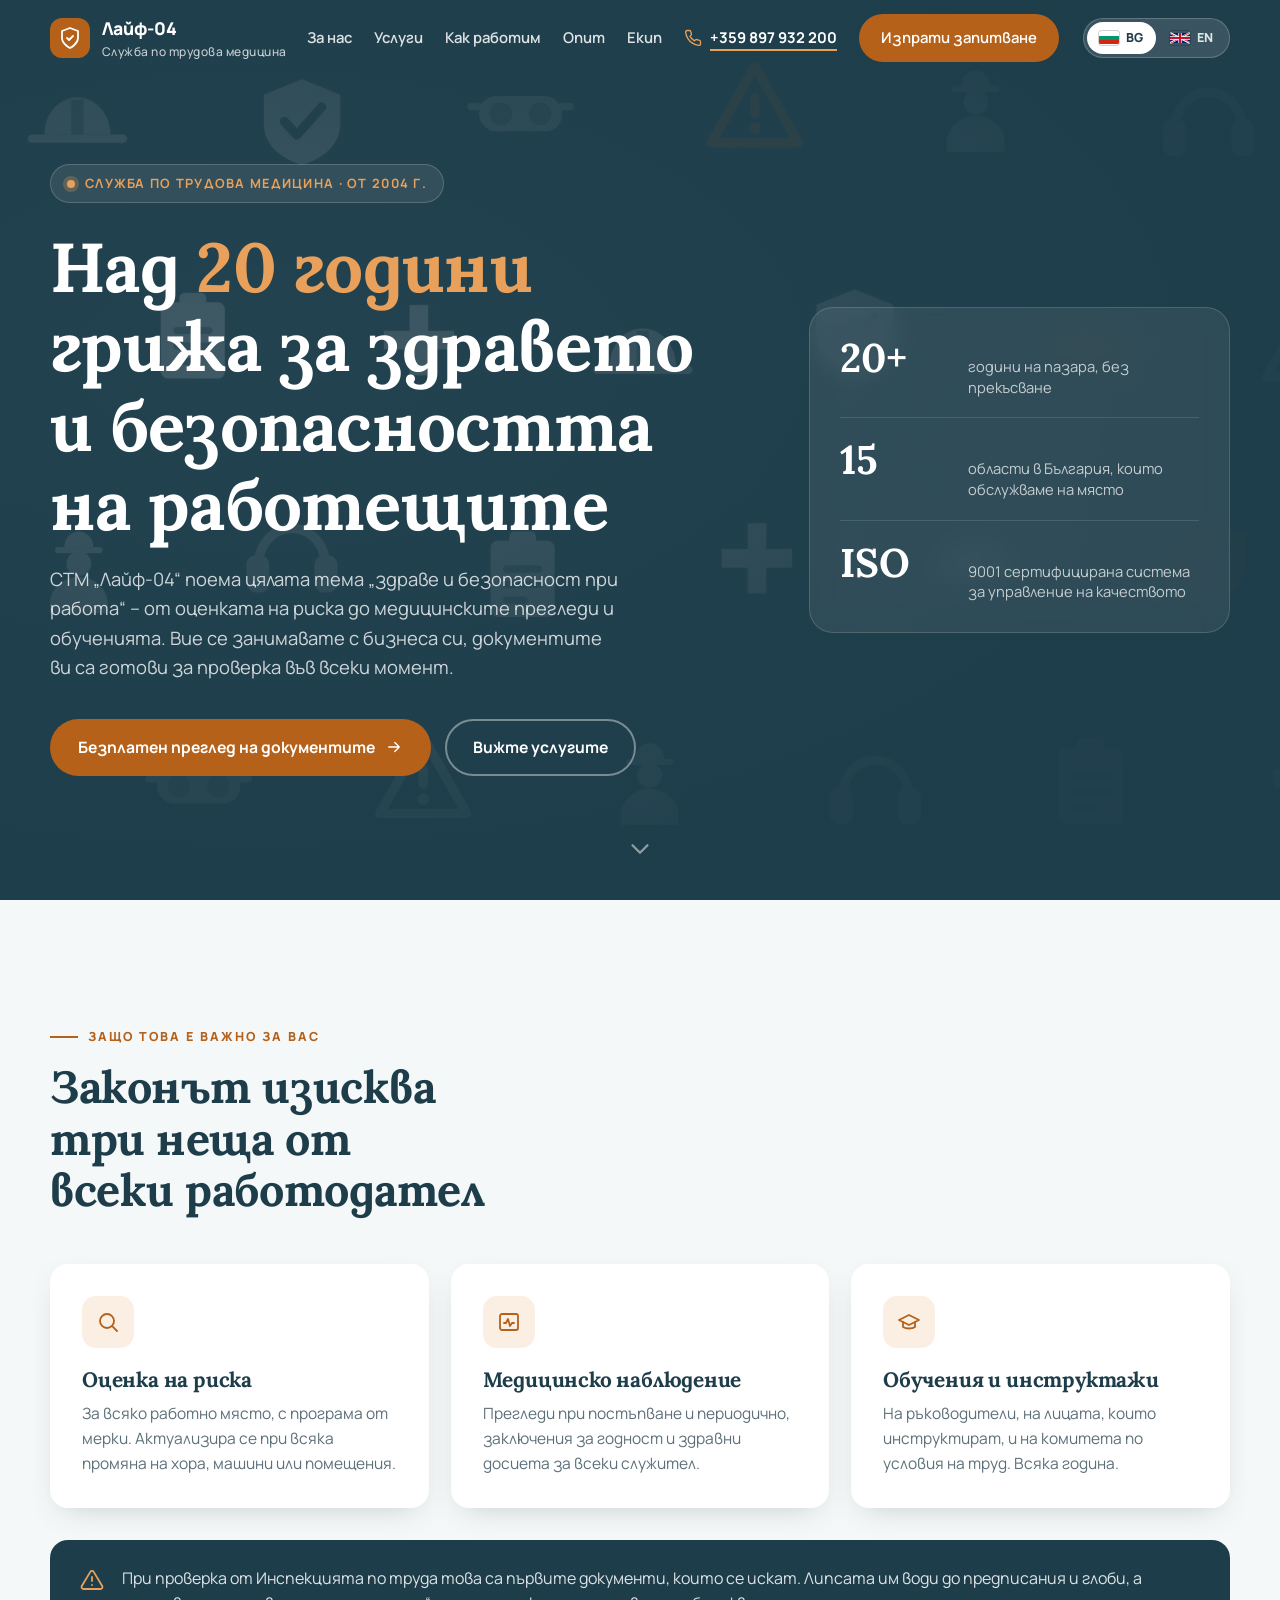
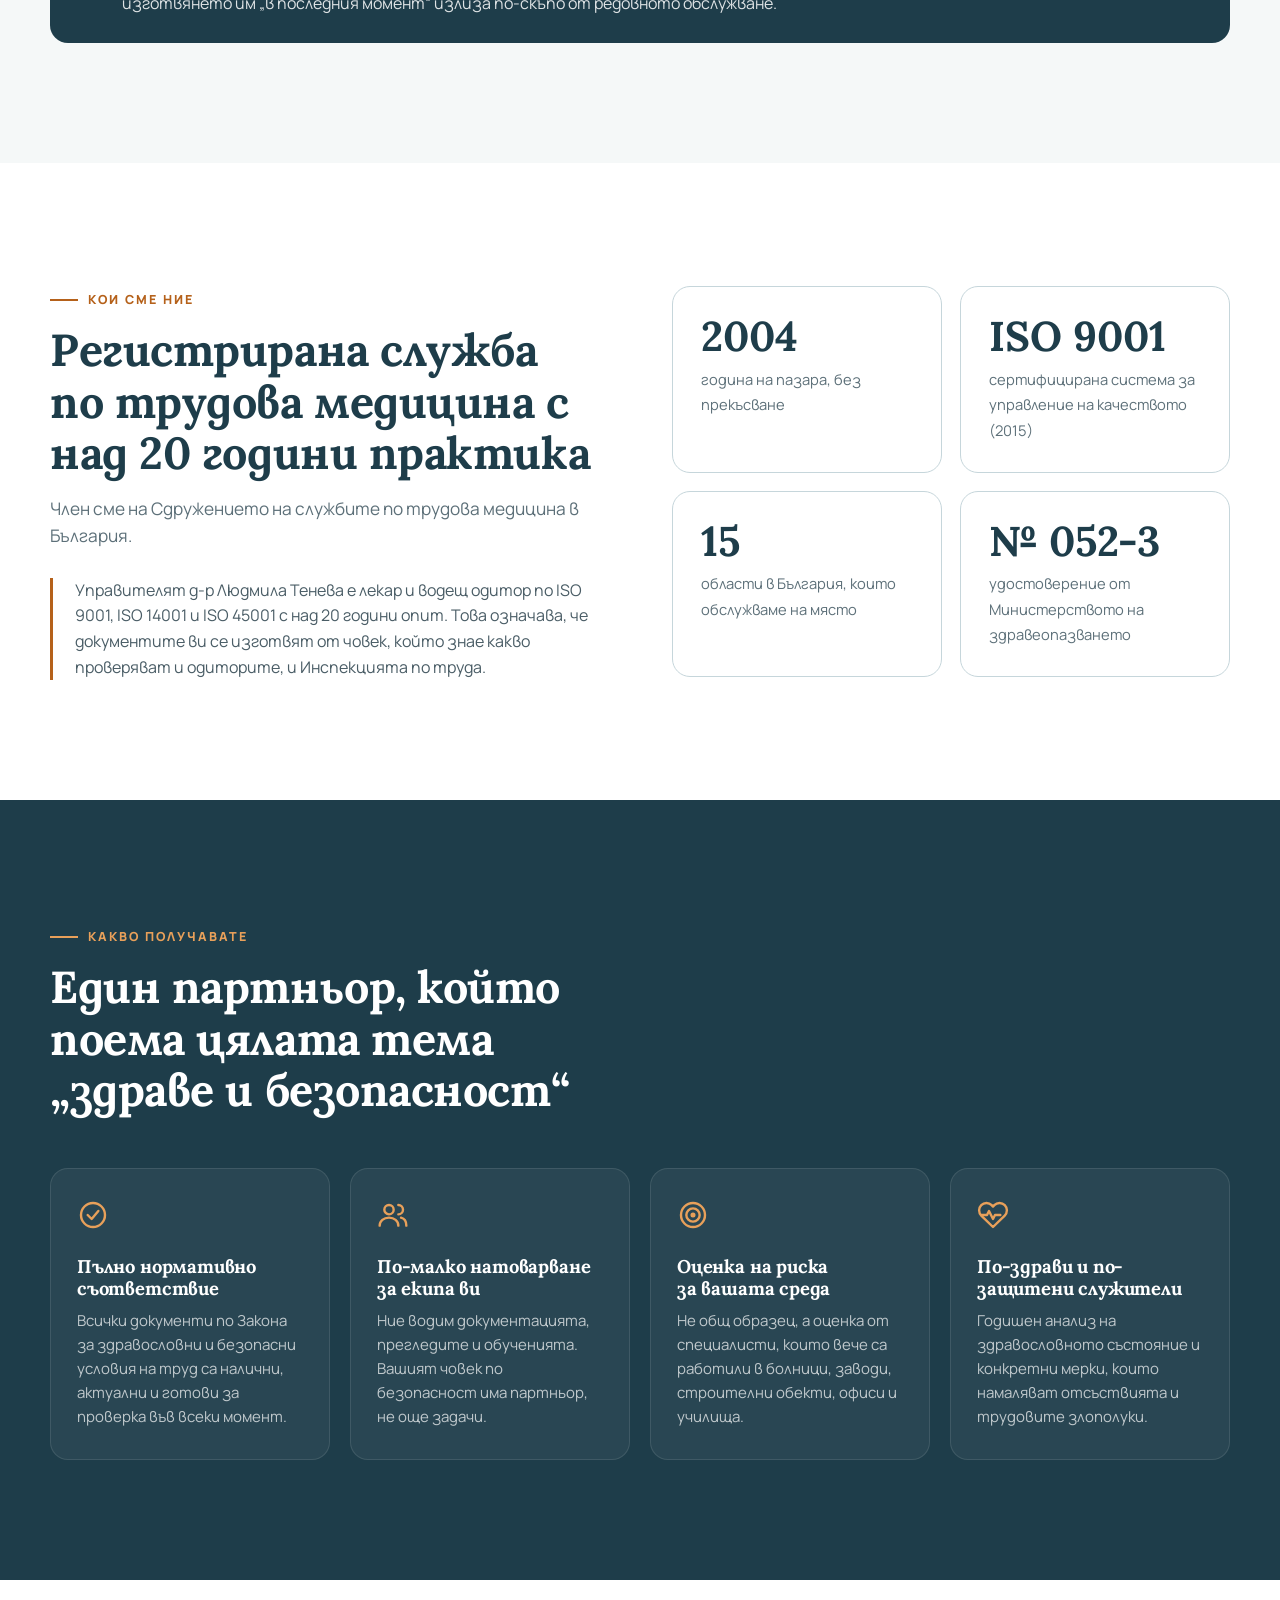
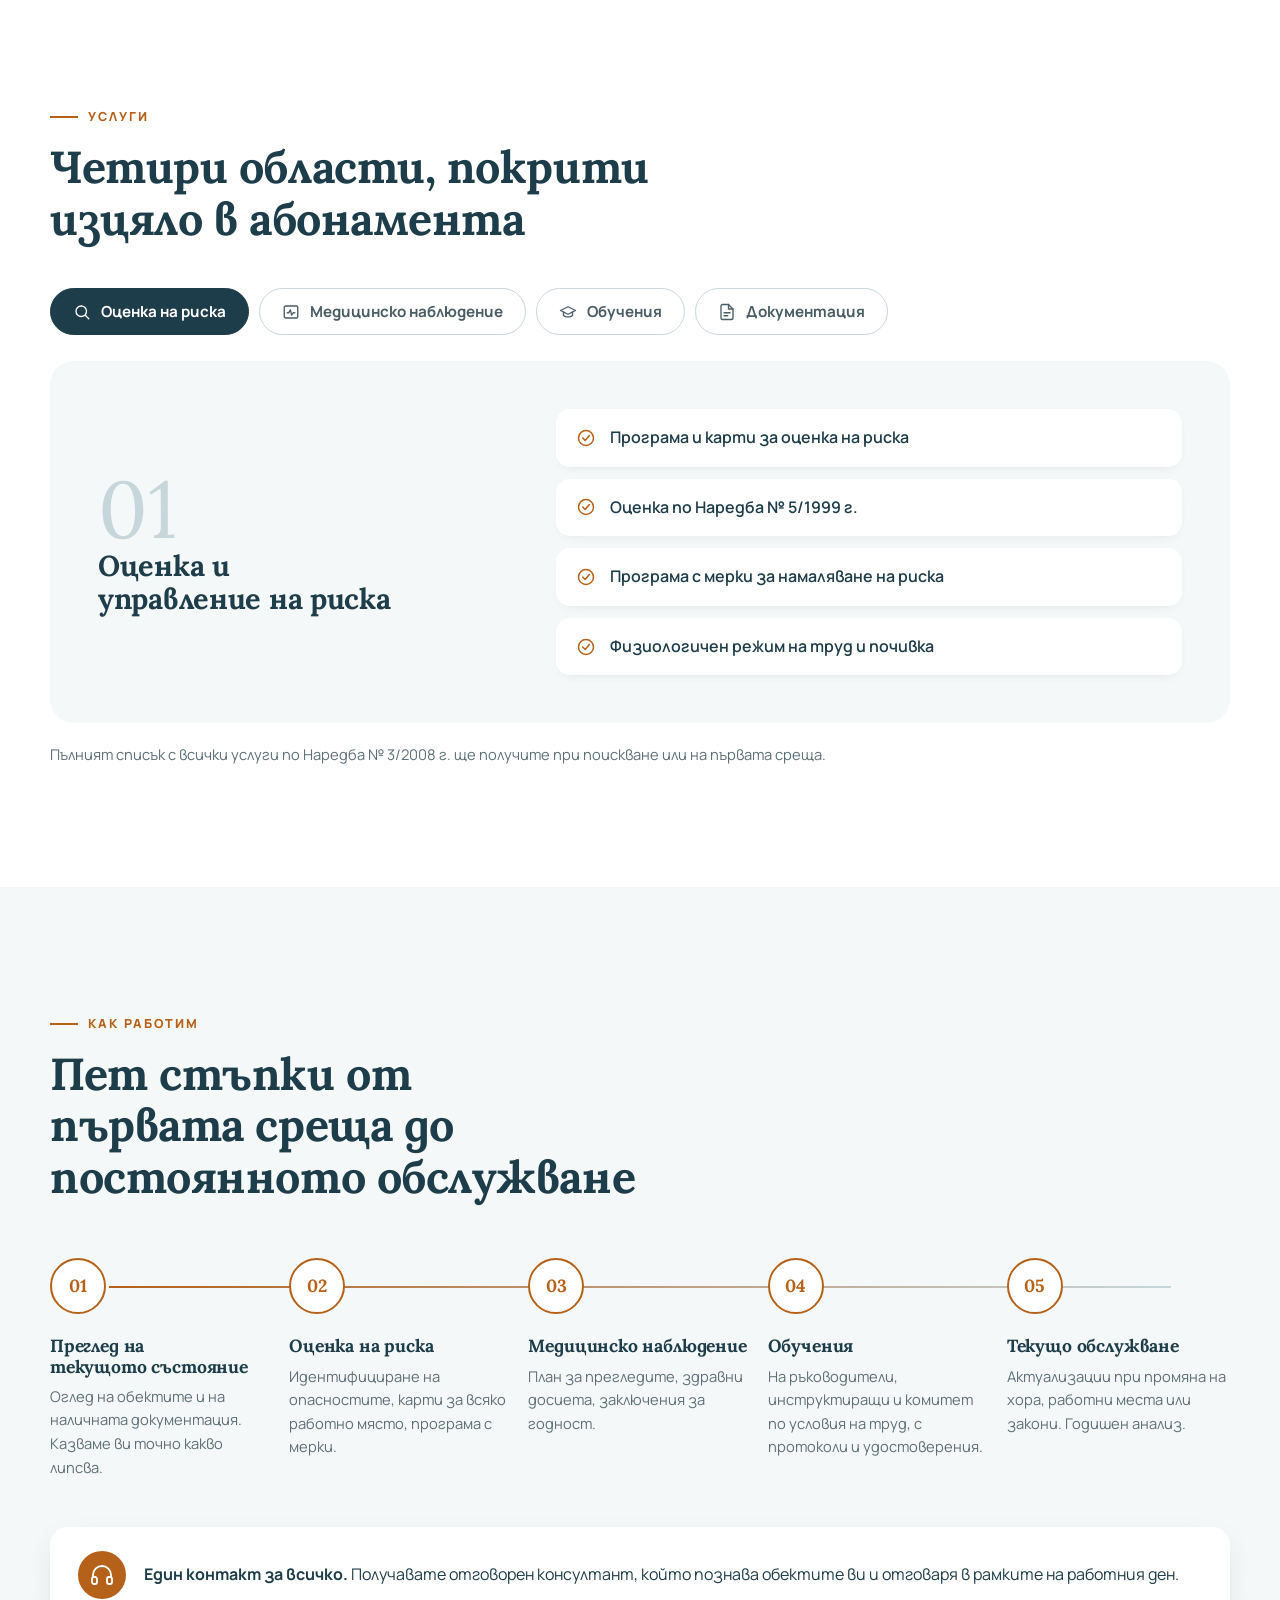
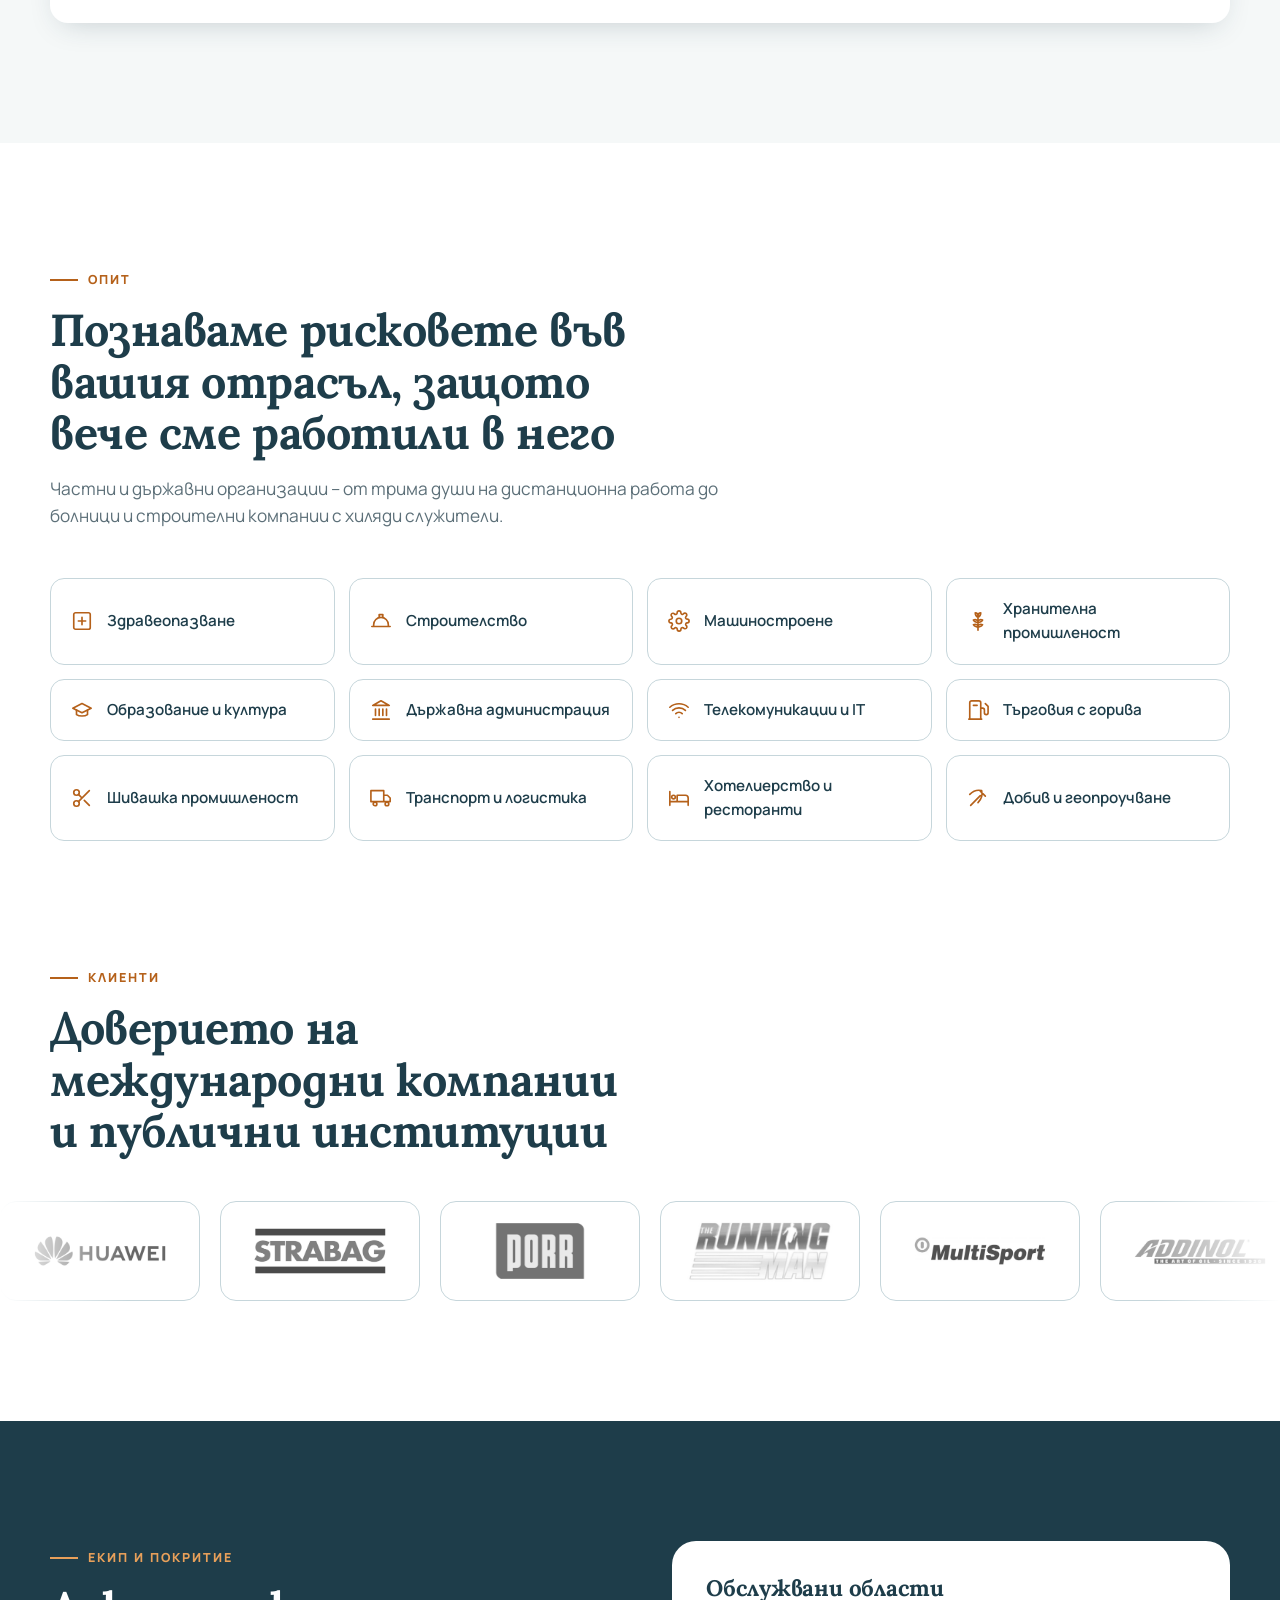
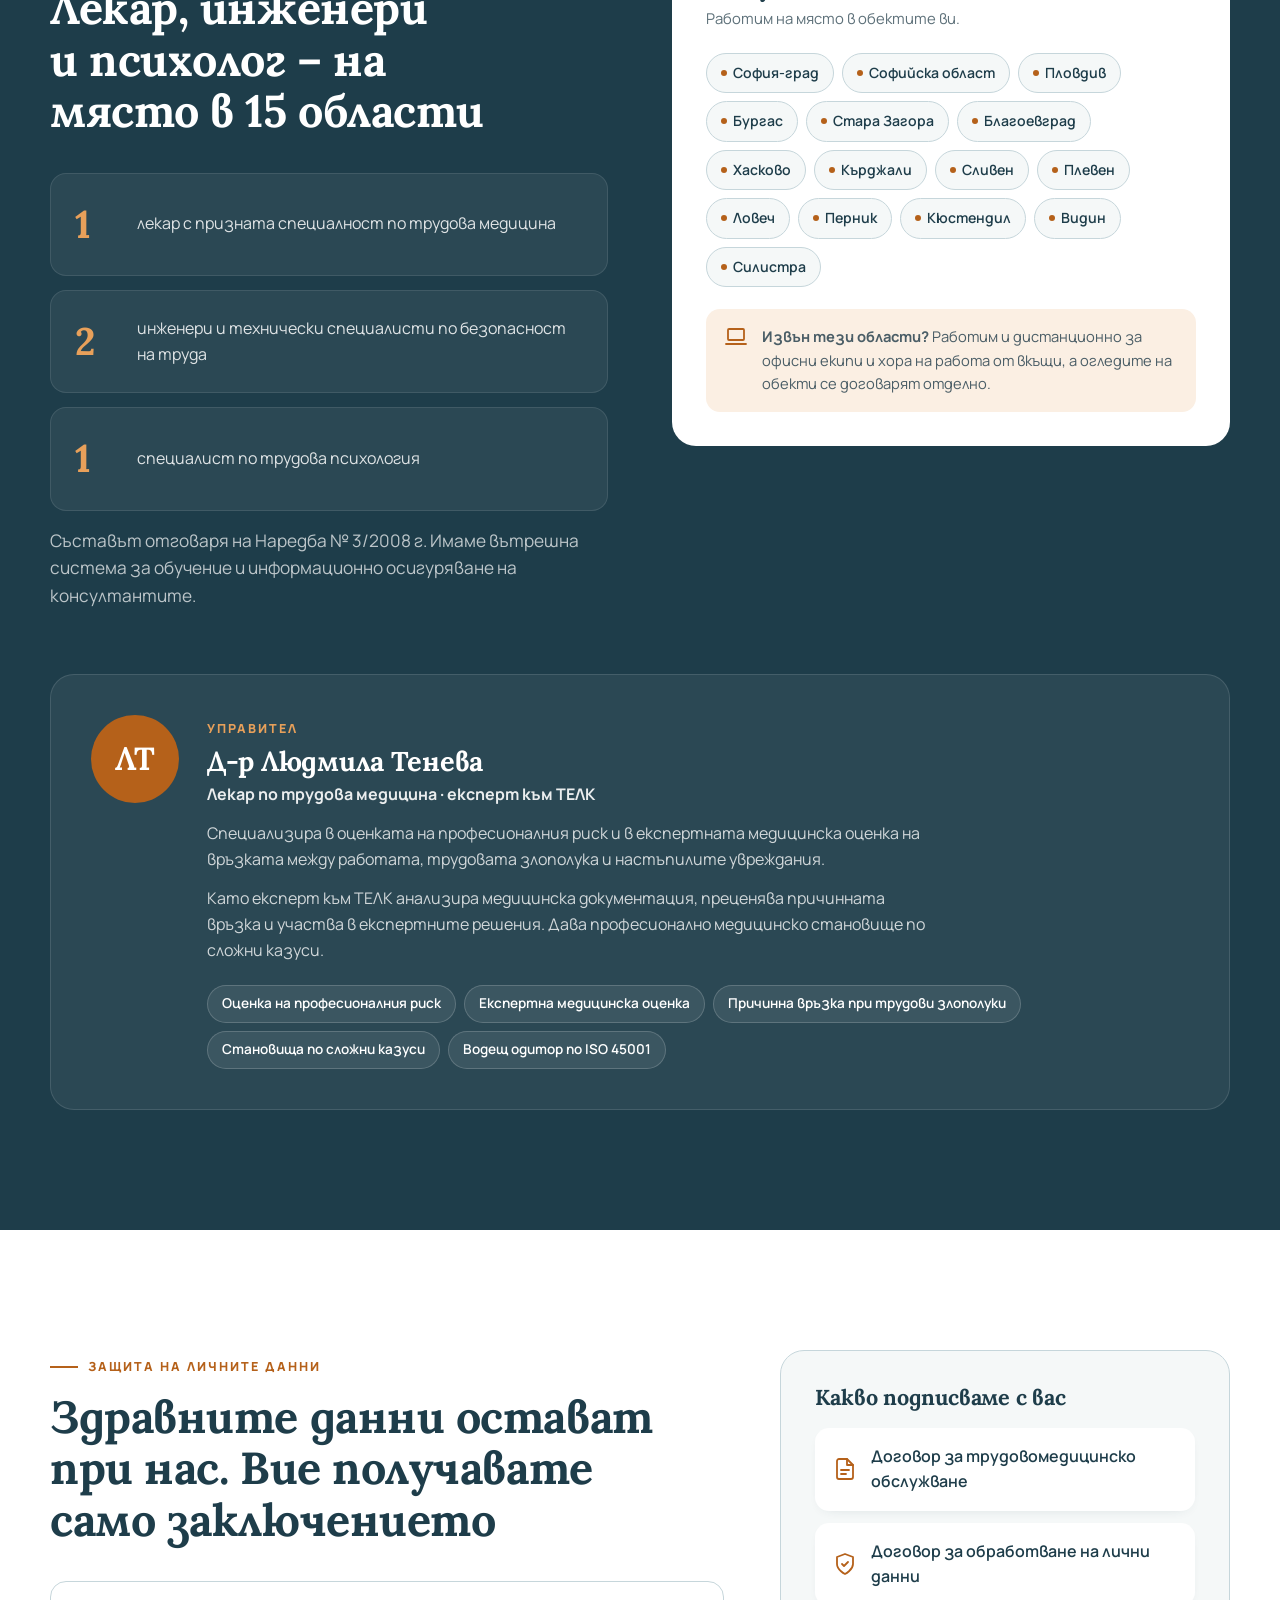
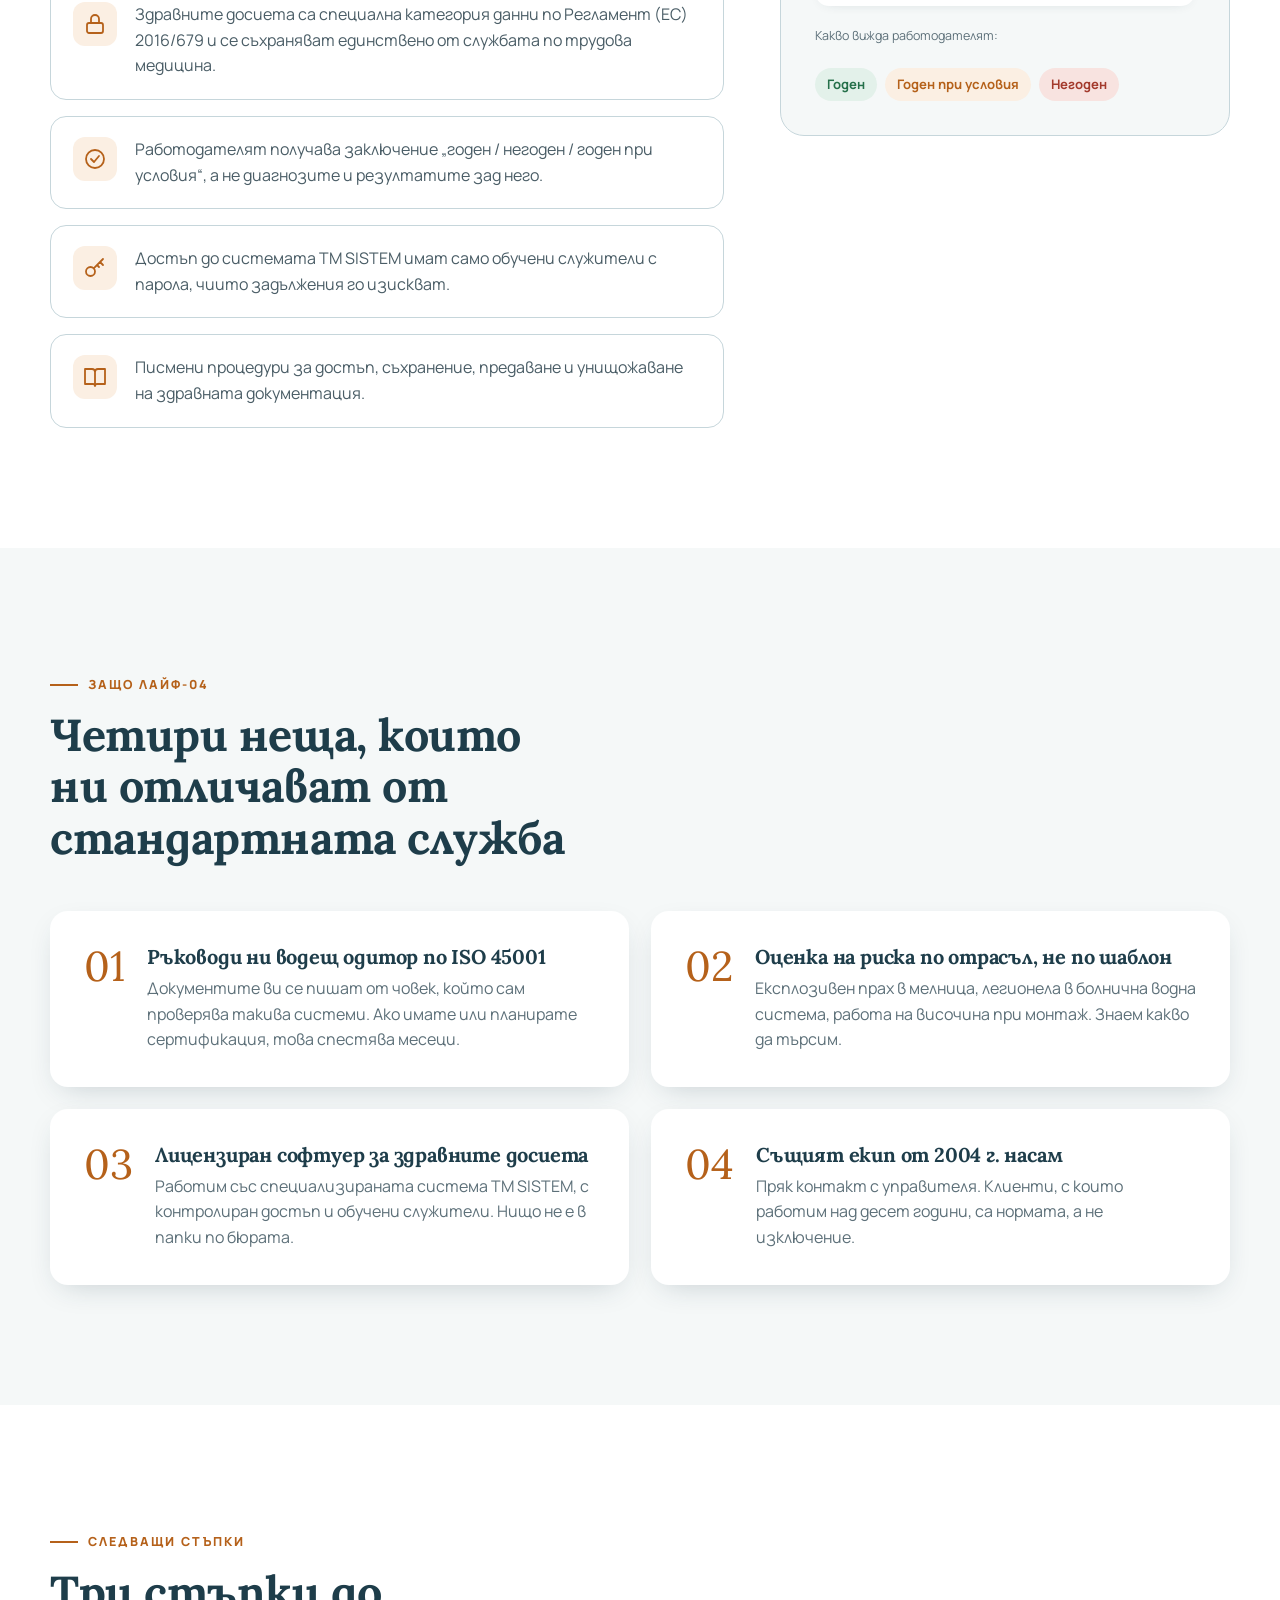
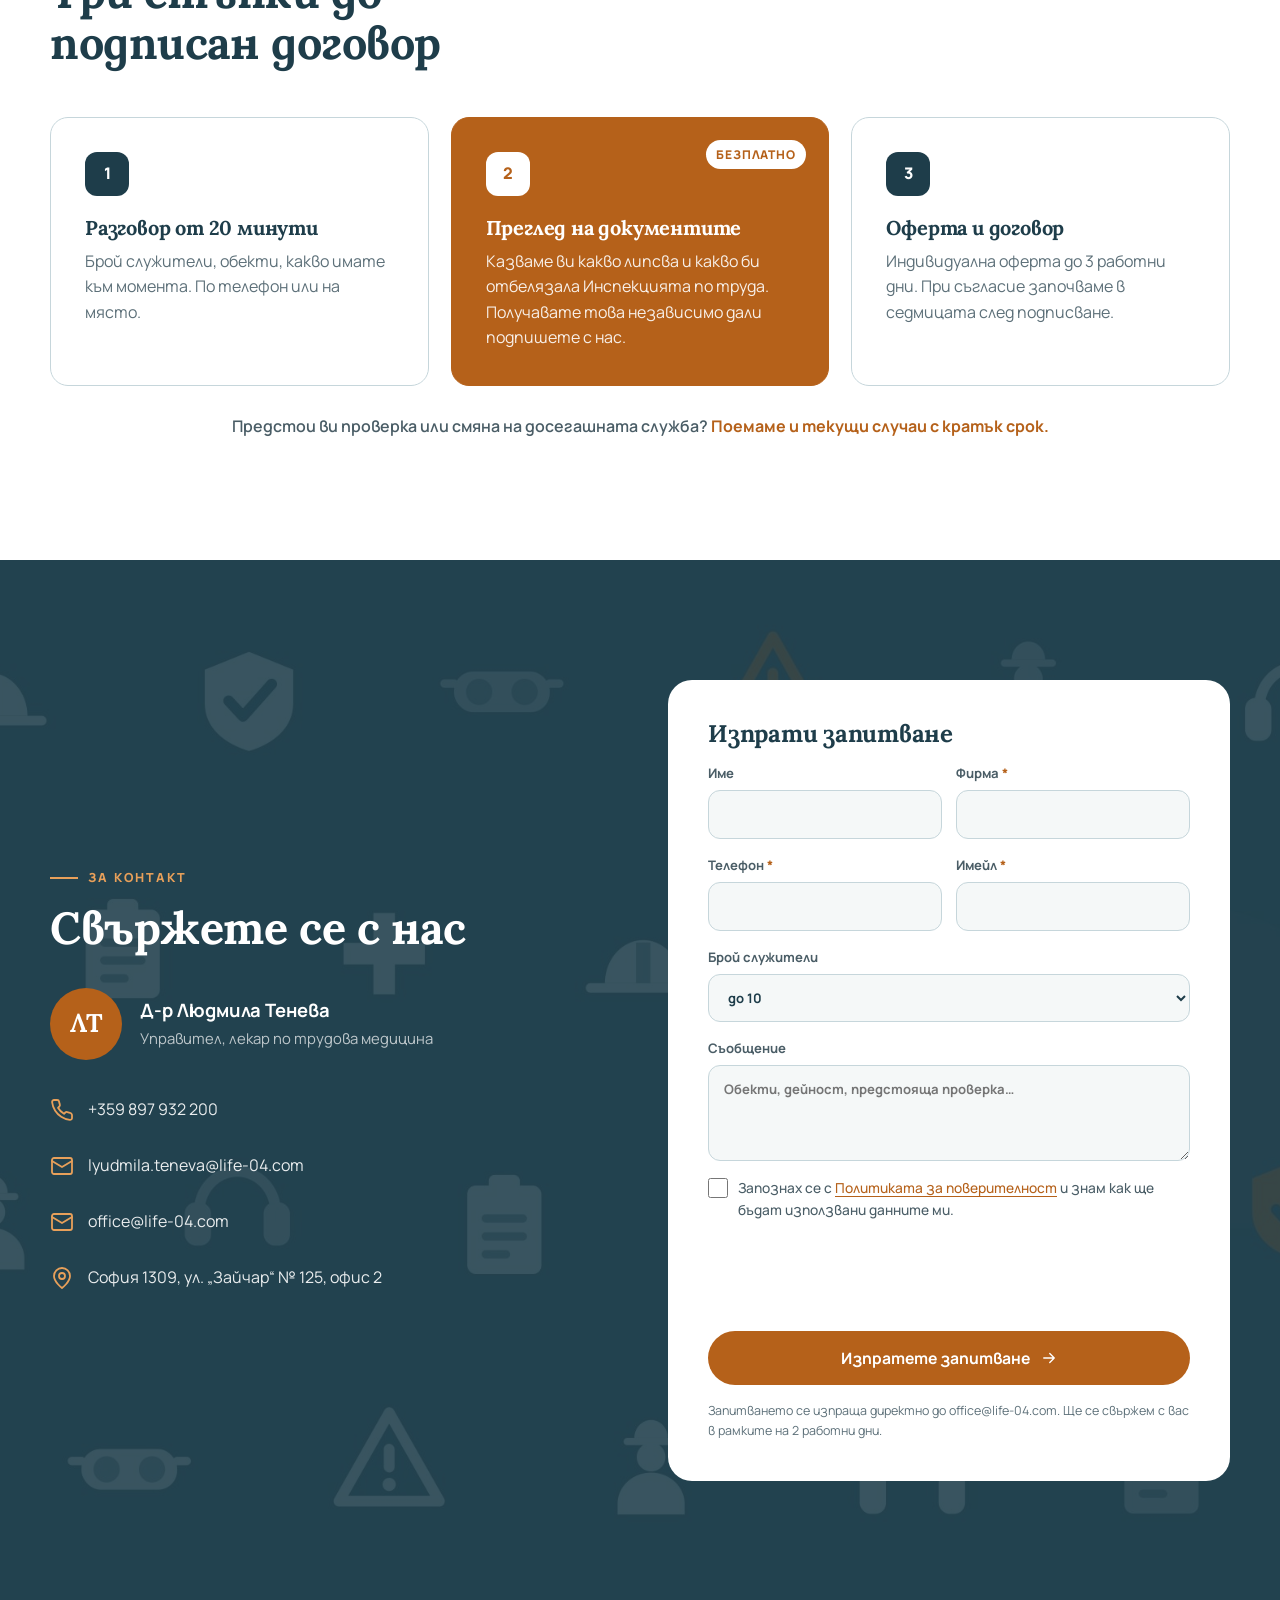
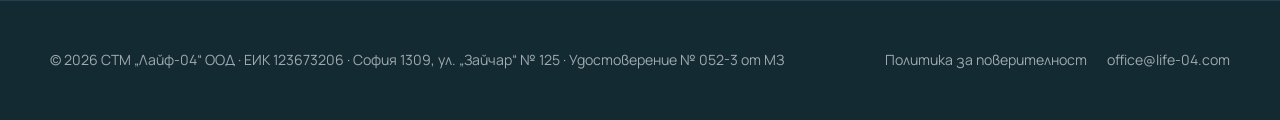
==== website/index.html @ 6b33beae "Add Adecco, BMC, MTK and alphaBET Gaming client logos (BG/EN) The marquee now counts its tiles inste" ====
<!doctype html>
<html lang="bg">
<head>
<meta charset="utf-8">
<meta name="viewport" content="width=device-width, initial-scale=1">
<title>СТМ Лайф-04 | Служба по трудова медицина</title>
<meta name="description" content="СТМ „Лайф-04“ ООД – регистрирана служба по трудова медицина от 2004 г. Оценка на риска, медицинско наблюдение, обучения и документация по ЗЗБУТ в 15 области на България.">
<link rel="alternate" hreflang="bg" href="index.html">
<link rel="alternate" hreflang="en" href="en.html">
<link rel="preload" href="assets/fonts/manrope-cyrillic-wght-normal.woff2" as="font" type="font/woff2" crossorigin>
<link rel="stylesheet" href="assets/fonts.css">
<style>
:root{
  --ink:#1E3D4A; --ink-2:#2B5363; --slate:#4A5D66; --muted:#5D7079;
  --line:#C6D6DB; --mist:#F5F8F8; --white:#fff;
  --accent:#B5611A; --accent-2:#E8A05A; --accent-soft:#FBEFE3;
  --radius:18px; --shadow:0 10px 30px -12px rgba(30,61,74,.25);
  --serif:"Lora",Georgia,serif; --sans:"Manrope",system-ui,-apple-system,Segoe UI,Arial,sans-serif;
}
*{box-sizing:border-box;margin:0;padding:0}
html{scroll-behavior:smooth;scroll-padding-top:80px}
body{font-family:var(--sans);color:var(--ink);background:var(--white);line-height:1.6;-webkit-font-smoothing:antialiased;overflow-x:hidden}
img{max-width:100%;display:block}
a{color:inherit;text-decoration:none}
.wrap{width:min(1180px,100% - 32px);margin-inline:auto}
h1,h2,h3{font-family:var(--serif);line-height:1.15;letter-spacing:-.01em;text-wrap:balance;hyphens:auto}
h1,h2,h3,p,li,span,label,strong,b{overflow-wrap:break-word}
/* flex rows with bare text (icon + label): let one very long word break */
.doc,.ind,.tab,.panel li,.one-contact p,.remote p{overflow-wrap:anywhere;hyphens:auto}
/* grid and flex children may shrink below their longest word */
.wrap>*,.cards-3>*,.grid-4>*,.why-grid>*,.industries>*,.next .grid>*,.stats>*,.steps>*,.panel>*,.why-card>*,.pitem>*,.person>*,.hero-stat>*,.hero-card>*{min-width:0}
h2{font-size:clamp(1.9rem,3.6vw,2.8rem);max-width:22ch}
.eyebrow{font-size:.78rem;font-weight:800;letter-spacing:.16em;text-transform:uppercase;color:var(--accent);margin-bottom:14px;display:inline-flex;align-items:center;gap:10px}
.eyebrow::before{content:"";width:28px;height:2px;background:currentColor}
section{padding:clamp(72px,10vw,120px) 0}
.lead{color:var(--muted);font-size:1.08rem;max-width:62ch;margin-top:16px}
svg.i{width:24px;height:24px;stroke:currentColor;fill:none;stroke-width:1.8;stroke-linecap:round;stroke-linejoin:round;flex:none}

/* buttons */
.btn{display:inline-flex;align-items:center;gap:10px;padding:14px 26px;border-radius:999px;font-weight:700;font-size:.98rem;transition:.25s;border:2px solid transparent;cursor:pointer;font-family:inherit}
.btn-primary{background:var(--accent);color:#fff}
.btn-primary:hover{background:#9c5214;transform:translateY(-2px);box-shadow:0 12px 24px -10px rgba(181,97,26,.6)}
.btn-ghost{border-color:rgba(255,255,255,.4);color:#fff}
.btn-ghost:hover{background:rgba(255,255,255,.1);border-color:#fff}

/* nav */
header{position:fixed;inset:0 0 auto;z-index:50;transition:.3s}
header.scrolled{background:rgba(255,255,255,.85);backdrop-filter:blur(14px);-webkit-backdrop-filter:blur(14px);box-shadow:0 1px 0 var(--line)}
.nav{display:flex;align-items:center;justify-content:space-between;height:76px}
.logo{display:flex;align-items:center;gap:12px;min-width:0;font-weight:800;font-size:1.1rem;color:#fff;transition:.3s}
.logo-mark{width:40px;height:40px;border-radius:12px;background:var(--accent);display:grid;place-items:center;color:#fff}
.logo small{display:block;font-weight:500;font-size:.75rem;opacity:.75;letter-spacing:.04em}
header.scrolled .logo{color:var(--ink)}
.menu{display:flex;gap:22px;align-items:center}
.menu > *{white-space:nowrap;flex:none}
.menu a{color:rgba(255,255,255,.85);font-weight:600;font-size:.93rem;transition:.2s}
.menu a:hover{color:#fff}
header.scrolled .menu a{color:var(--slate)}
header.scrolled .menu a:hover{color:var(--accent)}
.menu .btn{padding:10px 20px;color:#fff!important}
.nav-phone{display:inline-flex;align-items:center;gap:8px;color:#fff;font-weight:700;font-size:.93rem;white-space:nowrap;transition:.2s;text-decoration:underline;text-decoration-color:var(--accent-2);text-decoration-thickness:2px;text-underline-offset:6px}
.nav-phone svg{width:18px;height:18px;color:var(--accent-2)}
header.scrolled .nav-phone{color:var(--ink)}
header.scrolled .nav-phone svg{color:var(--accent)}
.nav-end{display:flex;align-items:center;gap:24px}
.lang{display:flex;gap:2px;padding:3px;border-radius:999px;background:rgba(255,255,255,.12);border:1px solid rgba(255,255,255,.2)}
.lang a{display:inline-flex;align-items:center;gap:7px;padding:6px 12px;border-radius:999px;font-size:.78rem;font-weight:800;letter-spacing:.04em;color:rgba(255,255,255,.85);transition:.2s}
.lang a:hover{color:#fff}
.flag{width:20px;height:14px;border-radius:3px;flex:none;box-shadow:0 0 0 1px rgba(0,0,0,.18)}
.lang a[aria-current]{background:#fff;color:var(--ink)}
header.scrolled .lang{background:var(--mist);border-color:var(--line)}
header.scrolled .lang a{color:var(--slate)}
header.scrolled .lang a:hover{color:var(--accent)}
header.scrolled .lang a[aria-current]{background:var(--ink);color:#fff}
.burger{display:none;background:none;border:0;color:#fff;cursor:pointer;padding:8px;margin-right:-8px;line-height:0}
header.scrolled .burger{color:var(--ink)}

/* hero */
.hero{position:relative;min-height:100vh;display:flex;align-items:center;color:#fff;background:var(--ink);overflow:hidden;padding:120px 0 80px}
.hero::before{content:"";position:absolute;inset:0;background:url(assets/hero-pattern.jpg) center/cover;opacity:.35;animation:drift 40s linear infinite alternate}
.hero::after{content:"";position:absolute;inset:0;background:radial-gradient(ellipse at 20% 40%,rgba(30,61,74,.55),rgba(30,61,74,.95) 70%)}
@keyframes drift{to{transform:scale(1.12) translate(-2%,1%)}}
.hero .wrap{position:relative;z-index:2;display:grid;grid-template-columns:1.25fr .75fr;gap:56px;align-items:center}
.badge{display:inline-flex;align-items:center;max-width:100%;gap:10px;padding:8px 16px;border-radius:999px;background:rgba(255,255,255,.08);border:1px solid rgba(255,255,255,.18);font-size:.8rem;font-weight:700;letter-spacing:.1em;text-transform:uppercase;color:var(--accent-2)}
.badge .dot{width:8px;height:8px;border-radius:50%;background:var(--accent-2);box-shadow:0 0 0 4px rgba(232,160,90,.25)}
.hero h1{font-size:clamp(2.4rem,5.4vw,4.4rem);margin:24px 0 20px}
.hero h1 em{font-style:normal;color:var(--accent-2)}
.hero p{font-size:1.15rem;color:rgba(255,255,255,.78);max-width:52ch}
.hero-cta{display:flex;flex-wrap:wrap;gap:14px;margin-top:36px}
.hero-card{background:rgba(255,255,255,.07);border:1px solid rgba(255,255,255,.15);backdrop-filter:blur(12px);-webkit-backdrop-filter:blur(12px);border-radius:24px;padding:30px;display:grid;gap:22px}
.hero-stat{display:flex;gap:18px;align-items:baseline;padding-bottom:20px;border-bottom:1px solid rgba(255,255,255,.12)}
.hero-stat:last-child{border:0;padding:0}
.hero-stat b{font-family:var(--serif);font-size:2.5rem;color:#fff;min-width:110px;line-height:1}
.hero-stat span{color:rgba(255,255,255,.72);font-size:.92rem;line-height:1.4}
.scroll-hint{position:absolute;bottom:20px;padding:8px;left:50%;transform:translateX(-50%);z-index:2;color:rgba(255,255,255,.5);animation:bob 2s ease-in-out infinite}
@keyframes bob{50%{transform:translate(-50%,8px)}}

/* law */
.law{background:var(--mist)}
.cards-3{display:grid;grid-template-columns:repeat(3,1fr);gap:22px;margin-top:48px}
.card{background:#fff;border-radius:var(--radius);padding:32px;box-shadow:var(--shadow);transition:.3s;position:relative;overflow:hidden}
.card:hover{transform:translateY(-6px)}
.card .ico{width:52px;height:52px;border-radius:14px;background:var(--accent-soft);color:var(--accent);display:grid;place-items:center;margin-bottom:20px}
.card h3{font-size:1.3rem;margin-bottom:10px}
.card p{color:var(--muted);font-size:.97rem}
.alert{margin-top:32px;display:flex;gap:18px;align-items:flex-start;background:var(--ink);color:#fff;border-radius:var(--radius);padding:26px 30px}
.alert svg{color:var(--accent-2);margin-top:2px}
.alert p{color:rgba(255,255,255,.85)}

/* about */
.about .wrap{display:grid;grid-template-columns:1fr 1fr;gap:64px;align-items:center}
.stats{display:grid;grid-template-columns:1fr 1fr;gap:18px}
.stat{border:1px solid var(--line);border-radius:var(--radius);padding:28px;transition:.3s}
.stat:hover{border-color:var(--accent);background:var(--accent-soft)}
.stat b{font-family:var(--serif);font-size:2.6rem;display:block;line-height:1;margin-bottom:10px}
.stat span{color:var(--muted);font-size:.92rem}
.quote{margin-top:28px;padding-left:22px;border-left:3px solid var(--accent);color:var(--slate)}

/* benefits */
.benefits{background:var(--ink);color:#fff}
.benefits h2{color:#fff}
.benefits .lead{color:rgba(255,255,255,.7)}
.grid-4{display:grid;grid-template-columns:repeat(4,1fr);gap:20px;margin-top:52px}
.benefit{padding:30px 26px;border-radius:var(--radius);background:rgba(255,255,255,.05);border:1px solid rgba(255,255,255,.1);transition:.3s}
.benefit:hover{background:rgba(255,255,255,.09);border-color:var(--accent-2)}
.benefit .ico{color:var(--accent-2);margin-bottom:18px}
.benefit h3{font-size:1.15rem;margin-bottom:10px;color:#fff}
.benefit p{color:rgba(255,255,255,.7);font-size:.94rem}

/* services */
.tabs{display:flex;flex-wrap:wrap;gap:10px;margin-top:44px}
.tab{padding:12px 22px;border-radius:999px;border:1px solid var(--line);background:#fff;font-weight:700;color:var(--slate);cursor:pointer;font-family:inherit;font-size:.95rem;transition:.2s;display:inline-flex;gap:10px;align-items:center}
.tab svg{width:18px;height:18px}
.tab:hover{border-color:var(--accent);color:var(--accent)}
.tab[aria-selected=true]{background:var(--ink);border-color:var(--ink);color:#fff}
.panel{margin-top:26px;background:var(--mist);border-radius:24px;padding:clamp(28px,4vw,48px);display:grid;grid-template-columns:.8fr 1.2fr;gap:40px;align-items:center}
.panel[hidden]{display:none}
.panel h3{font-size:1.8rem}
.panel .num{font-family:var(--serif);font-size:5rem;color:var(--line);line-height:1}
.panel ul{list-style:none;display:grid;gap:12px}
.panel li{background:#fff;border-radius:14px;padding:16px 20px;display:flex;gap:14px;align-items:center;font-weight:600;box-shadow:0 4px 14px -10px rgba(30,61,74,.3);animation:fadeUp .4s both}
.panel li:nth-child(2){animation-delay:.05s}.panel li:nth-child(3){animation-delay:.1s}.panel li:nth-child(4){animation-delay:.15s}
.panel li svg{color:var(--accent);width:20px;height:20px}
@keyframes fadeUp{from{opacity:0;transform:translateY(10px)}}
.note{margin-top:20px;color:var(--muted);font-size:.92rem}

/* process */
.process{background:var(--mist)}
.steps{display:grid;grid-template-columns:repeat(5,1fr);gap:16px;margin-top:56px;position:relative}
.steps::before{content:"";position:absolute;top:28px;left:5%;right:5%;height:2px;background:linear-gradient(90deg,var(--accent),var(--line))}
.step{position:relative}
.step .n{width:56px;height:56px;border-radius:50%;background:#fff;border:2px solid var(--accent);display:grid;place-items:center;font-family:var(--serif);font-weight:700;color:var(--accent);font-size:1.1rem;margin-bottom:22px;position:relative;z-index:1;transition:.3s}
.step:hover .n{background:var(--accent);color:#fff}
.step h3{font-size:1.1rem;margin-bottom:8px}
.step p{color:var(--muted);font-size:.92rem}
.one-contact{margin-top:48px;display:flex;align-items:center;gap:18px;background:#fff;border-radius:var(--radius);padding:24px 28px;box-shadow:var(--shadow)}
.one-contact .ico{width:48px;height:48px;border-radius:50%;background:var(--accent);color:#fff;display:grid;place-items:center;flex:none}

/* industries */
.industries{display:grid;grid-template-columns:repeat(4,1fr);gap:14px;margin-top:48px}
.ind{display:flex;gap:14px;align-items:center;padding:18px 20px;border-radius:14px;border:1px solid var(--line);font-weight:600;font-size:.95rem;transition:.25s}
.ind svg{color:var(--accent);width:22px;height:22px}
.ind:hover{background:var(--ink);color:#fff;border-color:var(--ink)}
.ind:hover svg{color:var(--accent-2)}

/* clients marquee */
.clients{padding-top:0}
.marquee{margin-top:44px;overflow:hidden;mask-image:linear-gradient(90deg,transparent,#000 10%,#000 90%,transparent);-webkit-mask-image:linear-gradient(90deg,transparent,#000 10%,#000 90%,transparent)}
.track{display:flex;gap:20px;width:max-content;animation:scroll 40s linear infinite}
.marquee:hover .track{animation-play-state:paused}
.logo-tile{width:200px;height:100px;background:#fff;border:1px solid var(--line);border-radius:16px;display:grid;place-items:center;padding:18px 26px;flex:none}
.logo-tile img{max-height:62px;width:auto;object-fit:contain;filter:grayscale(1);opacity:.7;transition:.3s}
.logo-tile:hover img{filter:none;opacity:1}
@keyframes scroll{to{transform:translateX(calc(-50% - 10px))}}

/* team */
.team{background:var(--ink);color:#fff;position:relative;overflow:hidden}
.team h2{color:#fff}
.team .lead{color:rgba(255,255,255,.7)}
.team .wrap{display:grid;grid-template-columns:1fr 1fr;gap:64px;align-items:start}
.people{display:grid;gap:14px;margin-top:36px}
.person{display:flex;gap:22px;align-items:center;padding:20px 24px;border-radius:16px;background:rgba(255,255,255,.06);border:1px solid rgba(255,255,255,.1)}
.person b{font-family:var(--serif);font-size:2.4rem;color:var(--accent-2);min-width:40px}
.person span{color:rgba(255,255,255,.85)}
.regions-box{background:#fff;color:var(--ink);border-radius:24px;padding:34px}
.regions-box h3{font-size:1.4rem;margin-bottom:6px}
.regions-box>p{color:var(--muted);font-size:.93rem}
.regions{display:flex;flex-wrap:wrap;gap:8px;margin:22px 0}
.regions span{padding:8px 14px;border-radius:999px;background:var(--mist);border:1px solid var(--line);font-size:.88rem;font-weight:600;display:inline-flex;gap:6px;align-items:center}
.regions span::before{content:"";width:6px;height:6px;border-radius:50%;background:var(--accent)}
.remote{display:flex;gap:14px;background:var(--accent-soft);border-radius:14px;padding:16px 18px;font-size:.92rem;color:var(--slate)}
.remote svg{color:var(--accent)}
.profile{grid-column:1/-1;display:grid;grid-template-columns:auto 1fr;gap:28px;align-items:start;background:rgba(255,255,255,.06);border:1px solid rgba(255,255,255,.12);border-radius:24px;padding:clamp(24px,4vw,40px)}
.profile-avatar{width:88px;height:88px;border-radius:50%;background:var(--accent);display:grid;place-items:center;font-family:var(--serif);font-size:2rem;font-weight:700;color:#fff}
.profile-label{font-size:.78rem;font-weight:800;letter-spacing:.16em;text-transform:uppercase;color:var(--accent-2)}
.profile h3{font-size:1.7rem;color:#fff;margin-top:6px}
.profile-role{color:rgba(255,255,255,.9);font-weight:700;margin-top:4px}
.profile p:not(.profile-role){color:rgba(255,255,255,.78);margin-top:14px;max-width:72ch}
.profile-tags{display:flex;flex-wrap:wrap;gap:8px;margin-top:22px}
.profile-tags span{padding:7px 14px;border-radius:999px;background:rgba(255,255,255,.08);border:1px solid rgba(255,255,255,.18);font-size:.85rem;font-weight:600;color:#fff}

/* privacy */
.privacy .wrap{display:grid;grid-template-columns:1.2fr .8fr;gap:56px;align-items:start}
.plist{display:grid;gap:16px;margin-top:36px}
.pitem{display:flex;gap:18px;align-items:flex-start;padding:20px 22px;border-radius:16px;border:1px solid var(--line)}
.pitem .ico{color:var(--accent);background:var(--accent-soft);border-radius:12px;width:44px;height:44px;display:grid;place-items:center;flex:none}
.pitem p{color:var(--slate)}
.sign{position:sticky;top:100px;background:var(--mist);border-radius:24px;padding:34px;border:1px solid var(--line)}
.sign h3{font-size:1.35rem;margin-bottom:18px}
.doc{display:flex;gap:14px;align-items:center;background:#fff;padding:16px 18px;border-radius:14px;margin-bottom:12px;font-weight:600;box-shadow:0 4px 14px -10px rgba(30,61,74,.3)}
.doc svg{color:var(--accent)}
.verdict{display:flex;gap:8px;flex-wrap:wrap;margin-top:22px}
.verdict span{font-size:.82rem;font-weight:700;padding:6px 12px;border-radius:999px}
.v-ok{background:#E3F1EA;color:#25704A}.v-no{background:#F8E3E0;color:#A33A2C}.v-cond{background:var(--accent-soft);color:var(--accent)}

/* why */
.why{background:var(--mist)}
.why-grid{display:grid;grid-template-columns:1fr 1fr;gap:22px;margin-top:48px}
.why-card{background:#fff;border-radius:var(--radius);padding:34px;display:grid;grid-template-columns:auto 1fr;gap:22px;box-shadow:var(--shadow);transition:.3s}
.why-card:hover{transform:translateY(-4px)}
.why-card .n{font-family:var(--serif);font-size:2.6rem;color:var(--accent);line-height:1}
.why-card h3{font-size:1.25rem;margin-bottom:8px}
.why-card p{color:var(--muted)}

/* next steps */
.next .grid{display:grid;grid-template-columns:repeat(3,1fr);gap:22px;margin-top:48px}
.ns{border-radius:var(--radius);padding:34px;border:1px solid var(--line);position:relative;transition:.3s}
.ns:hover{border-color:var(--accent);box-shadow:var(--shadow)}
.ns .n{width:44px;height:44px;border-radius:12px;background:var(--ink);color:#fff;display:grid;place-items:center;font-weight:800;margin-bottom:20px}
.ns.hl{background:var(--accent);border-color:var(--accent);color:#fff}
.ns.hl .n{background:#fff;color:var(--accent)}
.ns.hl p{color:rgba(255,255,255,.9)}
.ns .tag{position:absolute;top:22px;right:22px;font-size:.75rem;font-weight:800;letter-spacing:.08em;text-transform:uppercase;background:#fff;color:var(--accent);padding:5px 10px;border-radius:999px}
.ns h3{font-size:1.25rem;margin-bottom:10px}
.ns p{color:var(--muted)}
.urgent{margin-top:28px;text-align:center;color:var(--slate);font-weight:600}
.urgent strong{color:var(--accent)}

/* contact */
.contact{background:var(--ink);color:#fff;position:relative;overflow:hidden}
.contact::before{content:"";position:absolute;inset:0;background:url(assets/hero-pattern.jpg) center/cover;opacity:.12}
.contact .wrap{position:relative;display:grid;grid-template-columns:1fr 1fr;gap:56px;align-items:center}
.contact h2{color:#fff}
.person-card{margin-top:34px;display:flex;gap:18px;align-items:center}
.avatar{width:72px;height:72px;border-radius:50%;background:var(--accent);display:grid;place-items:center;font-family:var(--serif);font-size:1.6rem;font-weight:700;flex:none}
.person-card b{font-size:1.15rem;display:block}
.person-card span{color:rgba(255,255,255,.7);font-size:.93rem}
.clinks{display:grid;gap:12px;margin-top:28px}
.clinks a,.clinks div{display:flex;gap:14px;align-items:center;min-height:44px;color:rgba(255,255,255,.9);transition:.2s;overflow-wrap:anywhere}
.clinks a:hover{color:var(--accent-2)}
.clinks svg{color:var(--accent-2)}
form{background:#fff;color:var(--ink);border-radius:24px;padding:clamp(24px,4vw,40px);display:grid;gap:16px}
form h3{font-size:1.5rem}
form .row{display:grid;grid-template-columns:1fr 1fr;gap:14px}
label{font-size:.82rem;font-weight:700;color:var(--slate);display:grid;gap:6px}
.req{color:var(--accent);font-weight:800}
input,select,textarea{font:inherit;padding:13px 15px;border:1px solid var(--line);border-radius:12px;background:var(--mist);color:var(--ink);width:100%;transition:.2s}
input:focus,select:focus,textarea:focus{outline:none;border-color:var(--accent);background:#fff;box-shadow:0 0 0 4px var(--accent-soft)}
textarea{min-height:96px;resize:vertical}
form .btn{justify-content:center}
.fine{font-size:.78rem;color:var(--muted)}
.consent{display:flex;gap:10px;align-items:flex-start;font-weight:500;font-size:.86rem;color:var(--slate);cursor:pointer}
.consent input{width:20px;height:20px;flex:none;margin-top:1px;accent-color:var(--accent);padding:0}
.consent a{color:var(--accent);text-decoration:underline;text-underline-offset:3px}
.h-captcha{min-height:78px}
.hp{position:absolute;left:-9999px;width:1px;height:1px;opacity:0}
.form-status{padding:14px 16px;border-radius:12px;font-weight:600;font-size:.93rem}
.form-status.ok{background:#E3F1EA;color:#25704A}
.form-status.err{background:#F8E3E0;color:#A33A2C}
form .btn:disabled{opacity:.7;cursor:wait;transform:none}

footer{background:#132A33;color:rgba(255,255,255,.6);padding:36px 0;font-size:.88rem}
footer .wrap{display:flex;justify-content:space-between;align-items:center;gap:16px;flex-wrap:wrap}
footer a{padding-block:12px}
footer a:hover{color:#fff}
.foot-links{display:flex;gap:20px;flex-wrap:wrap}

/* reveal */
.reveal{opacity:0;transform:translateY(24px);transition:opacity .7s ease,transform .7s ease}
.reveal.in{opacity:1;transform:none}
@media (max-width:420px){
  .logo small{display:none}
  .lang a{padding:6px 9px}
}
@media (max-width:380px){
  .lang a{padding:6px 7px;gap:5px}
  .nav-end{gap:6px}
  .logo{gap:8px;font-size:.95rem}
  .logo-mark{width:34px;height:34px;border-radius:10px}
}
@media (prefers-reduced-motion:reduce){*,*::before{animation:none!important;transition:none!important}.reveal{opacity:1;transform:none}}

/* responsive */
/* header: full menu needs ~1200px; below 1260 drop the logo subtitle, below 1100 use the menu button */
@media (max-width:1259px){
  .logo small{display:none}
}
@media (max-width:1099px){
  .lang a{min-height:40px;display:inline-flex;align-items:center}
  .menu{position:fixed;inset:76px 0 auto;background:#fff;flex-direction:column;align-items:stretch;padding:20px 16px 28px;gap:4px;box-shadow:0 20px 30px -20px rgba(0,0,0,.3);transform:translateY(-130%);transition:.35s;z-index:-1}
  .menu.open{transform:none}
  .menu a{color:var(--ink)!important;padding:12px 4px;border-bottom:1px solid var(--mist)}
  .menu .btn{justify-content:center;margin-top:12px;border:0}
  .nav-phone{color:var(--ink);padding:14px 4px 4px;font-size:1rem}
  .nav-phone svg{color:var(--accent)}
  .nav-end{gap:10px}
  .burger{display:block}
}
@media (max-width:1000px){
  .cards-3,.next .grid{grid-template-columns:1fr}
  .card{display:grid;grid-template-columns:auto 1fr;gap:0 20px;align-items:start}
  .card .ico{grid-row:span 2;margin:0}
  .tab{min-height:44px}
  .hero .wrap,.about .wrap,.team .wrap,.privacy .wrap,.contact .wrap{grid-template-columns:1fr}
  .grid-4,.industries{grid-template-columns:repeat(2,1fr)}
  .steps{grid-template-columns:1fr;gap:28px}
  .steps::before{top:0;bottom:0;left:27px;right:auto;width:2px;height:auto;background:linear-gradient(180deg,var(--accent),var(--line))}
  .step{display:grid;grid-template-columns:56px 1fr;gap:0 20px}
  .step .n{margin:0;grid-row:span 2}
  .panel{grid-template-columns:1fr}
  .sign{position:static}
}
@media (max-width:700px){
  .card{grid-template-columns:1fr}
  .profile{grid-template-columns:1fr;gap:18px}
  .profile-avatar{width:64px;height:64px;font-size:1.5rem}
  .panel h3{font-size:1.4rem}
  .panel .num{font-size:3.5rem}
  .card .ico{grid-row:auto;margin-bottom:20px}
  .cards-3,.why-grid,.next .grid,.grid-4,.industries,.stats,form .row{grid-template-columns:1fr}
  .why-card{grid-template-columns:1fr;gap:10px}
  .hero-stat b{min-width:86px;font-size:2rem}
  .alert,.one-contact{flex-direction:column}
}
</style>
</head>
<body>

<svg width="0" height="0" style="position:absolute" aria-hidden="true">
  <defs>
    <symbol id="i-shield" viewBox="0 0 24 24"><path d="M12 22s8-4 8-10V5l-8-3-8 3v7c0 6 8 10 8 10z"/><path d="m9 12 2 2 4-4"/></symbol>
    <symbol id="i-search" viewBox="0 0 24 24"><circle cx="11" cy="11" r="7"/><path d="m21 21-4.3-4.3"/></symbol>
    <symbol id="i-pulse" viewBox="0 0 24 24"><rect x="3" y="4" width="18" height="16" rx="2"/><path d="M7 13h2l2-4 2 7 2-3h2"/></symbol>
    <symbol id="i-cap" viewBox="0 0 24 24"><path d="M22 10 12 5 2 10l10 5 10-5z"/><path d="M6 12v5c3 2 9 2 12 0v-5"/></symbol>
    <symbol id="i-doc" viewBox="0 0 24 24"><path d="M14 2H6a2 2 0 0 0-2 2v16a2 2 0 0 0 2 2h12a2 2 0 0 0 2-2V8z"/><path d="M14 2v6h6M8 13h8M8 17h5"/></symbol>
    <symbol id="i-check" viewBox="0 0 24 24"><circle cx="12" cy="12" r="9"/><path d="m8 12 3 3 5-6"/></symbol>
    <symbol id="i-users" viewBox="0 0 24 24"><circle cx="9" cy="8" r="3.5"/><path d="M2 20c0-3.5 3-6 7-6s7 2.5 7 6"/><path d="M16 4.5a3.5 3.5 0 0 1 0 7M18 14c2.5.6 4 2.8 4 6"/></symbol>
    <symbol id="i-target" viewBox="0 0 24 24"><circle cx="12" cy="12" r="9"/><circle cx="12" cy="12" r="5"/><circle cx="12" cy="12" r="1"/></symbol>
    <symbol id="i-heart" viewBox="0 0 24 24"><path d="M20.8 4.6a5.5 5.5 0 0 0-7.8 0L12 5.7l-1-1.1a5.5 5.5 0 0 0-7.8 7.8L12 21l8.8-8.6a5.5 5.5 0 0 0 0-7.8z"/><path d="M3.5 12h4l1.5-3 3 6 1.5-3h4"/></symbol>
    <symbol id="i-alert" viewBox="0 0 24 24"><path d="M10.3 3.9 1.8 18a2 2 0 0 0 1.7 3h17a2 2 0 0 0 1.7-3L13.7 3.9a2 2 0 0 0-3.4 0z"/><path d="M12 9v4M12 17h.01"/></symbol>
    <symbol id="i-phone" viewBox="0 0 24 24"><path d="M22 16.9v3a2 2 0 0 1-2.2 2 19.8 19.8 0 0 1-8.6-3.1 19.5 19.5 0 0 1-6-6A19.8 19.8 0 0 1 2.1 4.2 2 2 0 0 1 4.1 2h3a2 2 0 0 1 2 1.7c.1.9.4 1.8.7 2.7a2 2 0 0 1-.5 2.1L8 9.8a16 16 0 0 0 6 6l1.3-1.3a2 2 0 0 1 2.1-.4c.9.3 1.8.6 2.7.7a2 2 0 0 1 1.7 2z"/></symbol>
    <symbol id="i-mail" viewBox="0 0 24 24"><rect x="2" y="4" width="20" height="16" rx="2"/><path d="m22 7-10 6L2 7"/></symbol>
    <symbol id="i-pin" viewBox="0 0 24 24"><path d="M20 10c0 6-8 12-8 12s-8-6-8-12a8 8 0 0 1 16 0z"/><circle cx="12" cy="10" r="3"/></symbol>
    <symbol id="i-lock" viewBox="0 0 24 24"><rect x="4" y="11" width="16" height="10" rx="2"/><path d="M8 11V7a4 4 0 0 1 8 0v4"/></symbol>
    <symbol id="i-key" viewBox="0 0 24 24"><circle cx="7.5" cy="15.5" r="4.5"/><path d="m10.7 12.3 9.3-9.3M17 6l3 3M14 9l2 2"/></symbol>
    <symbol id="i-book" viewBox="0 0 24 24"><path d="M2 4h7a3 3 0 0 1 3 3v14a2 2 0 0 0-2-2H2zM22 4h-7a3 3 0 0 0-3 3v14a2 2 0 0 1 2-2h8z"/></symbol>
    <symbol id="i-home" viewBox="0 0 24 24"><path d="M10 20v-6h4v6M3 10l9-7 9 7v10a1 1 0 0 1-1 1H4a1 1 0 0 1-1-1z"/></symbol>
    <symbol id="i-gear" viewBox="0 0 24 24"><circle cx="12" cy="12" r="3"/><path d="M19.4 15a1.7 1.7 0 0 0 .3 1.8l.1.1a2 2 0 1 1-2.8 2.8l-.1-.1a1.7 1.7 0 0 0-1.8-.3 1.7 1.7 0 0 0-1 1.5V21a2 2 0 0 1-4 0v-.1a1.7 1.7 0 0 0-1.1-1.5 1.7 1.7 0 0 0-1.8.3l-.1.1a2 2 0 1 1-2.8-2.8l.1-.1a1.7 1.7 0 0 0 .3-1.8 1.7 1.7 0 0 0-1.5-1H3a2 2 0 0 1 0-4h.1a1.7 1.7 0 0 0 1.5-1.1 1.7 1.7 0 0 0-.3-1.8l-.1-.1a2 2 0 1 1 2.8-2.8l.1.1a1.7 1.7 0 0 0 1.8.3H9a1.7 1.7 0 0 0 1-1.5V3a2 2 0 0 1 4 0v.1a1.7 1.7 0 0 0 1 1.5 1.7 1.7 0 0 0 1.8-.3l.1-.1a2 2 0 1 1 2.8 2.8l-.1.1a1.7 1.7 0 0 0-.3 1.8V9a1.7 1.7 0 0 0 1.5 1H21a2 2 0 0 1 0 4h-.1a1.7 1.7 0 0 0-1.5 1z"/></symbol>
    <symbol id="i-wheat" viewBox="0 0 24 24"><path d="M12 22V8M12 8c-2-1-3-3-3-5 2 0 3 1 3 3 0-2 1-3 3-3 0 2-1 4-3 5zM12 14c-2-1-4-1-5-3 2-1 4 0 5 1M12 14c2-1 4-1 5-3-2-1-4 0-5 1M12 19c-2-1-4-1-5-3 2-1 4 0 5 1M12 19c2-1 4-1 5-3-2-1-4 0-5 1"/></symbol>
    <symbol id="i-landmark" viewBox="0 0 24 24"><path d="M3 22h18M6 18v-7M10 18v-7M14 18v-7M18 18v-7M12 2l9 5H3z"/></symbol>
    <symbol id="i-wifi" viewBox="0 0 24 24"><path d="M5 12.5a10 10 0 0 1 14 0M8.5 16a5 5 0 0 1 7 0M2 9a15 15 0 0 1 20 0M12 20h.01"/></symbol>
    <symbol id="i-fuel" viewBox="0 0 24 24"><path d="M3 22V4a2 2 0 0 1 2-2h8a2 2 0 0 1 2 2v18M2 22h14M15 10h2a2 2 0 0 1 2 2v3a2 2 0 0 0 4 0V8l-3-3M7 7h4"/></symbol>
    <symbol id="i-scissors" viewBox="0 0 24 24"><circle cx="6" cy="6" r="3"/><circle cx="6" cy="18" r="3"/><path d="M20 4 8.1 15.9M14.5 14.5 20 20M8.1 8.1 12 12"/></symbol>
    <symbol id="i-truck" viewBox="0 0 24 24"><path d="M1 4h14v12H1zM15 9h4l3 3v4h-7"/><circle cx="5.5" cy="18.5" r="2"/><circle cx="18.5" cy="18.5" r="2"/></symbol>
    <symbol id="i-bed" viewBox="0 0 24 24"><path d="M2 20V5M2 16h20v4M22 16v-4a3 3 0 0 0-3-3h-9v7"/><circle cx="6" cy="11" r="2"/></symbol>
    <symbol id="i-pick" viewBox="0 0 24 24"><path d="M14.5 9.5 4 20M3 8c4-4 9-5 13-4 1 4 0 9-4 13M14 4l6 6"/></symbol>
    <symbol id="i-hospital" viewBox="0 0 24 24"><rect x="3" y="3" width="18" height="18" rx="2"/><path d="M12 8v8M8 12h8"/></symbol>
    <symbol id="i-hat" viewBox="0 0 24 24"><path d="M2 18h20M4 18v-2a8 8 0 0 1 16 0v2M10 8V5h4v3"/></symbol>
    <symbol id="i-arrow" viewBox="0 0 24 24"><path d="M5 12h14M13 6l6 6-6 6"/></symbol>
    <symbol id="i-down" viewBox="0 0 24 24"><path d="m6 9 6 6 6-6"/></symbol>
    <symbol id="i-menu" viewBox="0 0 24 24"><path d="M3 6h18M3 12h18M3 18h18"/></symbol>
    <symbol id="i-headset" viewBox="0 0 24 24"><path d="M3 14v-2a9 9 0 0 1 18 0v2"/><rect x="2" y="14" width="5" height="7" rx="2"/><rect x="17" y="14" width="5" height="7" rx="2"/></symbol>
    <symbol id="i-laptop" viewBox="0 0 24 24"><rect x="4" y="4" width="16" height="11" rx="1"/><path d="M2 19h20"/></symbol>
  </defs>
</svg>

<header id="top">
  <div class="wrap nav">
    <a href="#" class="logo" aria-label="Лайф-04 – начало">
      <span class="logo-mark"><svg class="i"><use href="#i-shield"/></svg></span>
      <span>Лайф-04<small>Служба по трудова медицина</small></span>
    </a>
    <div class="nav-end">
    <nav class="menu" id="menu">
      <a href="#about">За нас</a>
      <a href="#services">Услуги</a>
      <a href="#process">Как работим</a>
      <a href="#experience">Опит</a>
      <a href="#team">Екип</a>
      <span class="nav-phone"><svg class="i"><use href="#i-phone"/></svg>+359 897 932 200</span>
      <a href="#contact" class="btn btn-primary">Изпрати запитване</a>
    </nav>
    <span class="lang" aria-label="Език"><a href="index.html" lang="bg" aria-current="page"><svg class="flag" viewBox="0 0 5 3" aria-hidden="true"><rect width="5" height="1" fill="#fff"/><rect y="1" width="5" height="1" fill="#00966E"/><rect y="2" width="5" height="1" fill="#D62612"/></svg>BG</a><a href="en.html" lang="en"><svg class="flag" viewBox="0 0 60 30" aria-hidden="true"><clipPath id="flag-uk"><path d="M30,15h30v15zv15h-30zh-30v-15zv-15h30z"/></clipPath><path d="M0,0v30h60v-30z" fill="#012169"/><path d="M0,0L60,30M60,0L0,30" stroke="#fff" stroke-width="6"/><path d="M0,0L60,30M60,0L0,30" clip-path="url(#flag-uk)" stroke="#C8102E" stroke-width="4"/><path d="M30,0v30M0,15h60" stroke="#fff" stroke-width="10"/><path d="M30,0v30M0,15h60" stroke="#C8102E" stroke-width="6"/></svg>EN</a></span>
    <button class="burger" id="burger" aria-label="Меню" aria-expanded="false"><svg class="i" style="width:28px;height:28px"><use href="#i-menu"/></svg></button>
    </div>
  </div>
</header>

<main>
<!-- HERO -->
<section class="hero">
  <div class="wrap">
    <div>
      <span class="badge"><span class="dot"></span>Служба по трудова медицина · от 2004 г.</span>
      <h1>Над <em>20 години</em> грижа за здравето и безопасността на работещите</h1>
      <p>СТМ „Лайф-04“ поема цялата тема „здраве и безопасност при работа“ – от оценката на риска до медицинските прегледи и обученията. Вие се занимавате с бизнеса си, документите ви са готови за проверка във всеки момент.</p>
      <div class="hero-cta">
        <a href="#contact" class="btn btn-primary">Безплатен преглед на документите <svg class="i" style="width:18px;height:18px"><use href="#i-arrow"/></svg></a>
        <a href="#services" class="btn btn-ghost">Вижте услугите</a>
      </div>
    </div>
    <div class="hero-card">
      <div class="hero-stat"><b data-count="20" data-suffix="+">20+</b><span>години на пазара, без прекъсване</span></div>
      <div class="hero-stat"><b data-count="15">15</b><span>области в България, които обслужваме на място</span></div>
      <div class="hero-stat"><b>ISO</b><span>9001 сертифицирана система за управление на качеството</span></div>
    </div>
  </div>
  <a href="#law" class="scroll-hint" aria-label="Надолу"><svg class="i" style="width:30px;height:30px"><use href="#i-down"/></svg></a>
</section>

<!-- LAW -->
<section class="law" id="law">
  <div class="wrap">
    <span class="eyebrow reveal">Защо това е важно за вас</span>
    <h2 class="reveal">Законът изисква три неща от всеки работодател</h2>
    <div class="cards-3">
      <article class="card reveal">
        <div class="ico"><svg class="i"><use href="#i-search"/></svg></div>
        <h3>Оценка на риска</h3>
        <p>За всяко работно място, с програма от мерки. Актуализира се при всяка промяна на хора, машини или помещения.</p>
      </article>
      <article class="card reveal">
        <div class="ico"><svg class="i"><use href="#i-pulse"/></svg></div>
        <h3>Медицинско наблюдение</h3>
        <p>Прегледи при постъпване и периодично, заключения за годност и здравни досиета за всеки служител.</p>
      </article>
      <article class="card reveal">
        <div class="ico"><svg class="i"><use href="#i-cap"/></svg></div>
        <h3>Обучения и инструктажи</h3>
        <p>На ръководители, на лицата, които инструктират, и на комитета по условия на труд. Всяка година.</p>
      </article>
    </div>
    <div class="alert reveal">
      <svg class="i"><use href="#i-alert"/></svg>
      <p>При проверка от Инспекцията по труда това са първите документи, които се искат. Липсата им води до предписания и глоби, а изготвянето им „в последния момент“ излиза по-скъпо от редовното обслужване.</p>
    </div>
  </div>
</section>

<!-- ABOUT -->
<section class="about" id="about">
  <div class="wrap">
    <div class="reveal">
      <span class="eyebrow">Кои сме ние</span>
      <h2>Регистрирана служба по трудова медицина с над 20 години практика</h2>
      <p class="lead">Член сме на Сдружението на службите по трудова медицина в България.</p>
      <p class="quote">Управителят д-р Людмила Тенева е лекар и водещ одитор по ISO 9001, ISO 14001 и ISO 45001 с над 20 години опит. Това означава, че документите ви се изготвят от човек, който знае какво проверяват и одиторите, и Инспекцията по труда.</p>
    </div>
    <div class="stats reveal">
      <div class="stat"><b>2004</b><span>година на пазара, без прекъсване</span></div>
      <div class="stat"><b>ISO 9001</b><span>сертифицирана система за управление на качеството (2015)</span></div>
      <div class="stat"><b data-count="15">15</b><span>области в България, които обслужваме на място</span></div>
      <div class="stat"><b>№ 052-3</b><span>удостоверение от Министерството на здравеопазването</span></div>
    </div>
  </div>
</section>

<!-- BENEFITS -->
<section class="benefits">
  <div class="wrap">
    <span class="eyebrow reveal" style="color:var(--accent-2)">Какво получавате</span>
    <h2 class="reveal">Един партньор, който поема цялата тема „здраве и безопасност“</h2>
    <div class="grid-4">
      <div class="benefit reveal"><div class="ico"><svg class="i" style="width:32px;height:32px"><use href="#i-check"/></svg></div><h3>Пълно нормативно съответствие</h3><p>Всички документи по Закона за здравословни и безопасни условия на труд са налични, актуални и готови за проверка във всеки момент.</p></div>
      <div class="benefit reveal"><div class="ico"><svg class="i" style="width:32px;height:32px"><use href="#i-users"/></svg></div><h3>По-малко натоварване за екипа ви</h3><p>Ние водим документацията, прегледите и обученията. Вашият човек по безопасност има партньор, не още задачи.</p></div>
      <div class="benefit reveal"><div class="ico"><svg class="i" style="width:32px;height:32px"><use href="#i-target"/></svg></div><h3>Оценка на риска за вашата среда</h3><p>Не общ образец, а оценка от специалисти, които вече са работили в болници, заводи, строителни обекти, офиси и училища.</p></div>
      <div class="benefit reveal"><div class="ico"><svg class="i" style="width:32px;height:32px"><use href="#i-heart"/></svg></div><h3>По-здрави и по-защитени служители</h3><p>Годишен анализ на здравословното състояние и конкретни мерки, които намаляват отсъствията и трудовите злополуки.</p></div>
    </div>
  </div>
</section>

<!-- SERVICES -->
<section class="services" id="services">
  <div class="wrap">
    <span class="eyebrow reveal">Услуги</span>
    <h2 class="reveal">Четири области, покрити изцяло в абонамента</h2>
    <div class="tabs reveal" role="tablist">
      <button class="tab" role="tab" aria-selected="true" aria-controls="p1" id="t1"><svg class="i"><use href="#i-search"/></svg>Оценка на риска</button>
      <button class="tab" role="tab" aria-selected="false" aria-controls="p2" id="t2"><svg class="i"><use href="#i-pulse"/></svg>Медицинско наблюдение</button>
      <button class="tab" role="tab" aria-selected="false" aria-controls="p3" id="t3"><svg class="i"><use href="#i-cap"/></svg>Обучения</button>
      <button class="tab" role="tab" aria-selected="false" aria-controls="p4" id="t4"><svg class="i"><use href="#i-doc"/></svg>Документация</button>
    </div>
    <div class="panel" role="tabpanel" id="p1" aria-labelledby="t1">
      <div><div class="num">01</div><h3>Оценка и управление на риска</h3></div>
      <ul>
        <li><svg class="i"><use href="#i-check"/></svg>Програма и карти за оценка на риска</li>
        <li><svg class="i"><use href="#i-check"/></svg>Оценка по Наредба № 5/1999 г.</li>
        <li><svg class="i"><use href="#i-check"/></svg>Програма с мерки за намаляване на риска</li>
        <li><svg class="i"><use href="#i-check"/></svg>Физиологичен режим на труд и почивка</li>
      </ul>
    </div>
    <div class="panel" role="tabpanel" id="p2" aria-labelledby="t2" hidden>
      <div><div class="num">02</div><h3>Медицинско наблюдение</h3></div>
      <ul>
        <li><svg class="i"><use href="#i-check"/></svg>Годишен план за периодичните прегледи</li>
        <li><svg class="i"><use href="#i-check"/></svg>Заключения за годност при постъпване</li>
        <li><svg class="i"><use href="#i-check"/></svg>Здравни досиета на всеки служител</li>
        <li><svg class="i"><use href="#i-check"/></svg>Годишен анализ на здравословното състояние</li>
      </ul>
    </div>
    <div class="panel" role="tabpanel" id="p3" aria-labelledby="t3" hidden>
      <div><div class="num">03</div><h3>Обучения</h3></div>
      <ul>
        <li><svg class="i"><use href="#i-check"/></svg>Ръководители и инструктиращи (Наредба РД-07-2)</li>
        <li><svg class="i"><use href="#i-check"/></svg>Комитети и групи по условия на труд</li>
        <li><svg class="i"><use href="#i-check"/></svg>Длъжностни лица по Наредба № 3/1998 г.</li>
        <li><svg class="i"><use href="#i-check"/></svg>Информиране на служителите за рисковете</li>
      </ul>
    </div>
    <div class="panel" role="tabpanel" id="p4" aria-labelledby="t4" hidden>
      <div><div class="num">04</div><h3>Документация и становища</h3></div>
      <ul>
        <li><svg class="i"><use href="#i-check"/></svg>Преглед и актуализация на заповедите по ЗЗБУТ</li>
        <li><svg class="i"><use href="#i-check"/></svg>Правила и инструкции за безопасна работа</li>
        <li><svg class="i"><use href="#i-check"/></svg>Консултантски заключения по нормативни изисквания</li>
        <li><svg class="i"><use href="#i-check"/></svg>Участие при трудови злополуки и професионални заболявания</li>
      </ul>
    </div>
    <p class="note">Пълният списък с всички услуги по Наредба № 3/2008 г. ще получите при поискване или на първата среща.</p>
  </div>
</section>

<!-- PROCESS -->
<section class="process" id="process">
  <div class="wrap">
    <span class="eyebrow reveal">Как работим</span>
    <h2 class="reveal">Пет стъпки от първата среща до постоянното обслужване</h2>
    <div class="steps">
      <div class="step reveal"><div class="n">01</div><h3>Преглед на текущото състояние</h3><p>Оглед на обектите и на наличната документация. Казваме ви точно какво липсва.</p></div>
      <div class="step reveal"><div class="n">02</div><h3>Оценка на риска</h3><p>Идентифициране на опасностите, карти за всяко работно място, програма с мерки.</p></div>
      <div class="step reveal"><div class="n">03</div><h3>Медицинско наблюдение</h3><p>План за прегледите, здравни досиета, заключения за годност.</p></div>
      <div class="step reveal"><div class="n">04</div><h3>Обучения</h3><p>На ръководители, инструктиращи и комитет по условия на труд, с протоколи и удостоверения.</p></div>
      <div class="step reveal"><div class="n">05</div><h3>Текущо обслужване</h3><p>Актуализации при промяна на хора, работни места или закони. Годишен анализ.</p></div>
    </div>
    <div class="one-contact reveal">
      <div class="ico"><svg class="i"><use href="#i-headset"/></svg></div>
      <p><strong>Един контакт за всичко.</strong> Получавате отговорен консултант, който познава обектите ви и отговаря в рамките на работния ден.</p>
    </div>
  </div>
</section>

<!-- EXPERIENCE -->
<section id="experience">
  <div class="wrap">
    <span class="eyebrow reveal">Опит</span>
    <h2 class="reveal">Познаваме рисковете във вашия отрасъл, защото вече сме работили в него</h2>
    <p class="lead reveal">Частни и държавни организации – от трима души на дистанционна работа до болници и строителни компании с хиляди служители.</p>
    <div class="industries">
      <div class="ind reveal"><svg class="i"><use href="#i-hospital"/></svg>Здравеопазване</div>
      <div class="ind reveal"><svg class="i"><use href="#i-hat"/></svg>Строителство</div>
      <div class="ind reveal"><svg class="i"><use href="#i-gear"/></svg>Машиностроене</div>
      <div class="ind reveal"><svg class="i"><use href="#i-wheat"/></svg>Хранителна промишленост</div>
      <div class="ind reveal"><svg class="i"><use href="#i-cap"/></svg>Образование и култура</div>
      <div class="ind reveal"><svg class="i"><use href="#i-landmark"/></svg>Държавна администрация</div>
      <div class="ind reveal"><svg class="i"><use href="#i-wifi"/></svg>Телекомуникации и IT</div>
      <div class="ind reveal"><svg class="i"><use href="#i-fuel"/></svg>Търговия с горива</div>
      <div class="ind reveal"><svg class="i"><use href="#i-scissors"/></svg>Шивашка промишленост</div>
      <div class="ind reveal"><svg class="i"><use href="#i-truck"/></svg>Транспорт и логистика</div>
      <div class="ind reveal"><svg class="i"><use href="#i-bed"/></svg>Хотелиерство и ресторанти</div>
      <div class="ind reveal"><svg class="i"><use href="#i-pick"/></svg>Добив и геопроучване</div>
    </div>
  </div>
</section>

<!-- CLIENTS -->
<section class="clients">
  <div class="wrap">
    <span class="eyebrow reveal">Клиенти</span>
    <h2 class="reveal">Доверието на международни компании и публични институции</h2>
  </div>
  <div class="marquee reveal">
    <div class="track" id="track">
      <div class="logo-tile"><img src="assets/clients/huawei.png" alt="Huawei"></div>
      <div class="logo-tile"><img src="assets/clients/strabag.png" alt="Strabag"></div>
      <div class="logo-tile"><img src="assets/clients/porr.png" alt="PORR"></div>
      <div class="logo-tile"><img src="assets/clients/the-running-man.png" alt="The Running Man"></div>
      <div class="logo-tile"><img src="assets/clients/multisport.png" alt="MultiSport"></div>
      <div class="logo-tile"><img src="assets/clients/addinol.png" alt="Addinol"></div>
      <div class="logo-tile"><img src="assets/clients/ingiliz.png" alt="Ingiliz"></div>
      <div class="logo-tile"><img src="assets/clients/stroyrent.png" alt="StroyRent"></div>
      <div class="logo-tile"><img src="assets/clients/sofia-stars.png" alt="Sofia Stars"></div>
      <div class="logo-tile"><img src="assets/clients/eti.png" alt="ETI"></div>
      <div class="logo-tile"><img src="assets/clients/pobeda.png" alt="Победа"></div>
      <div class="logo-tile"><img src="assets/clients/iag.png" alt="ИАГ"></div>
      <div class="logo-tile"><img src="assets/clients/adecco.png" alt="Adecco"></div>
      <div class="logo-tile"><img src="assets/clients/bmc.png" alt="BMC"></div>
      <div class="logo-tile"><img src="assets/clients/mtk.png" alt="MTK"></div>
      <div class="logo-tile"><img src="assets/clients/alphabet.png" alt="alphaBET Gaming"></div>
    </div>
  </div>
</section>

<!-- TEAM -->
<section class="team" id="team">
  <div class="wrap">
    <div class="reveal">
      <span class="eyebrow" style="color:var(--accent-2)">Екип и покритие</span>
      <h2>Лекар, инженери и психолог – на място в 15 области</h2>
      <div class="people">
        <div class="person"><b>1</b><span>лекар с призната специалност по трудова медицина</span></div>
        <div class="person"><b>2</b><span>инженери и технически специалисти по безопасност на труда</span></div>
        <div class="person"><b>1</b><span>специалист по трудова психология</span></div>
      </div>
      <p class="lead">Съставът отговаря на Наредба № 3/2008 г. Имаме вътрешна система за обучение и информационно осигуряване на консултантите.</p>
    </div>
    <div class="regions-box reveal">
      <h3>Обслужвани области</h3>
      <p>Работим на място в обектите ви.</p>
      <div class="regions">
        <span>София-град</span><span>Софийска област</span><span>Пловдив</span><span>Бургас</span><span>Стара Загора</span><span>Благоевград</span><span>Хасково</span><span>Кърджали</span><span>Сливен</span><span>Плевен</span><span>Ловеч</span><span>Перник</span><span>Кюстендил</span><span>Видин</span><span>Силистра</span>
      </div>
      <div class="remote"><svg class="i"><use href="#i-laptop"/></svg><p><strong>Извън тези области?</strong> Работим и дистанционно за офисни екипи и хора на работа от вкъщи, а огледите на обекти се договарят отделно.</p></div>
    </div>
    <article class="profile reveal">
      <div class="profile-avatar" aria-hidden="true">ЛТ</div>
      <div>
        <span class="profile-label">Управител</span>
        <h3>Д-р Людмила Тенева</h3>
        <p class="profile-role">Лекар по трудова медицина · експерт към ТЕЛК</p>
        <p>Специализира в оценката на професионалния риск и в експертната медицинска оценка на връзката между работата, трудовата злополука и настъпилите увреждания.</p>
        <p>Като експерт към ТЕЛК анализира медицинска документация, преценява причинната връзка и участва в експертните решения. Дава професионално медицинско становище по сложни казуси.</p>
        <div class="profile-tags"><span>Оценка на професионалния риск</span><span>Експертна медицинска оценка</span><span>Причинна връзка при трудови злополуки</span><span>Становища по сложни казуси</span><span>Водещ одитор по ISO 45001</span></div>
      </div>
    </article>
  </div>
</section>

<!-- PRIVACY -->
<section class="privacy">
  <div class="wrap">
    <div>
      <span class="eyebrow reveal">Защита на личните данни</span>
      <h2 class="reveal">Здравните данни остават при нас. Вие получавате само заключението</h2>
      <div class="plist">
        <div class="pitem reveal"><div class="ico"><svg class="i"><use href="#i-lock"/></svg></div><p>Здравните досиета са специална категория данни по Регламент (ЕС) 2016/679 и се съхраняват единствено от службата по трудова медицина.</p></div>
        <div class="pitem reveal"><div class="ico"><svg class="i"><use href="#i-check"/></svg></div><p>Работодателят получава заключение „годен / негоден / годен при условия“, а не диагнозите и резултатите зад него.</p></div>
        <div class="pitem reveal"><div class="ico"><svg class="i"><use href="#i-key"/></svg></div><p>Достъп до системата TM SISTEM имат само обучени служители с парола, чиито задължения го изискват.</p></div>
        <div class="pitem reveal"><div class="ico"><svg class="i"><use href="#i-book"/></svg></div><p>Писмени процедури за достъп, съхранение, предаване и унищожаване на здравната документация.</p></div>
      </div>
    </div>
    <aside class="sign reveal">
      <h3>Какво подписваме с вас</h3>
      <div class="doc"><svg class="i"><use href="#i-doc"/></svg>Договор за трудовомедицинско обслужване</div>
      <div class="doc"><svg class="i"><use href="#i-shield"/></svg>Договор за обработване на лични данни</div>
      <p class="fine" style="margin-top:20px">Какво вижда работодателят:</p>
      <div class="verdict"><span class="v-ok">Годен</span><span class="v-cond">Годен при условия</span><span class="v-no">Негоден</span></div>
    </aside>
  </div>
</section>

<!-- WHY -->
<section class="why">
  <div class="wrap">
    <span class="eyebrow reveal">Защо Лайф-04</span>
    <h2 class="reveal">Четири неща, които ни отличават от стандартната служба</h2>
    <div class="why-grid">
      <div class="why-card reveal"><span class="n">01</span><div><h3>Ръководи ни водещ одитор по ISO 45001</h3><p>Документите ви се пишат от човек, който сам проверява такива системи. Ако имате или планирате сертификация, това спестява месеци.</p></div></div>
      <div class="why-card reveal"><span class="n">02</span><div><h3>Оценка на риска по отрасъл, не по шаблон</h3><p>Експлозивен прах в мелница, легионела в болнична водна система, работа на височина при монтаж. Знаем какво да търсим.</p></div></div>
      <div class="why-card reveal"><span class="n">03</span><div><h3>Лицензиран софтуер за здравните досиета</h3><p>Работим със специализираната система TM SISTEM, с контролиран достъп и обучени служители. Нищо не е в папки по бюрата.</p></div></div>
      <div class="why-card reveal"><span class="n">04</span><div><h3>Същият екип от 2004 г. насам</h3><p>Пряк контакт с управителя. Клиенти, с които работим над десет години, са нормата, а не изключение.</p></div></div>
    </div>
  </div>
</section>

<!-- NEXT STEPS -->
<section class="next">
  <div class="wrap">
    <span class="eyebrow reveal">Следващи стъпки</span>
    <h2 class="reveal">Три стъпки до подписан договор</h2>
    <div class="grid">
      <div class="ns reveal"><div class="n">1</div><h3>Разговор от 20 минути</h3><p>Брой служители, обекти, какво имате към момента. По телефон или на място.</p></div>
      <div class="ns hl reveal"><span class="tag">Безплатно</span><div class="n">2</div><h3>Преглед на документите</h3><p>Казваме ви какво липсва и какво би отбелязала Инспекцията по труда. Получавате това независимо дали подпишете с нас.</p></div>
      <div class="ns reveal"><div class="n">3</div><h3>Оферта и договор</h3><p>Индивидуална оферта до 3 работни дни. При съгласие започваме в седмицата след подписване.</p></div>
    </div>
    <p class="urgent reveal">Предстои ви проверка или смяна на досегашната служба? <strong>Поемаме и текущи случаи с кратък срок.</strong></p>
  </div>
</section>

<!-- CONTACT -->
<section class="contact" id="contact">
  <div class="wrap">
    <div class="reveal">
      <span class="eyebrow" style="color:var(--accent-2)">За контакт</span>
      <h2>Свържете се с нас</h2>
      <div class="person-card">
        <div class="avatar">ЛТ</div>
        <div><b>Д-р Людмила Тенева</b><span>Управител, лекар по трудова медицина</span></div>
      </div>
      <div class="clinks">
        <div><svg class="i"><use href="#i-phone"/></svg>+359 897 932 200</div>
        <a href="mailto:lyudmila.teneva@life-04.com"><svg class="i"><use href="#i-mail"/></svg>lyudmila.teneva@life-04.com</a>
        <a href="mailto:office@life-04.com"><svg class="i"><use href="#i-mail"/></svg>office@life-04.com</a>
        <div><svg class="i"><use href="#i-pin"/></svg>София 1309, ул. „Зайчар“ № 125, офис 2</div>
      </div>
    </div>
    <form class="reveal" id="form">
      <h3>Изпрати запитване</h3>
      <div class="row">
        <label>Име<input name="Име" maxlength="80" autocomplete="name"></label>
        <label><span>Фирма <span class="req" aria-hidden="true">*</span></span><input name="Фирма" id="f-company" required minlength="2" maxlength="120" autocomplete="organization"></label>
      </div>
      <div class="row">
        <label><span>Телефон <span class="req" aria-hidden="true">*</span></span><input name="Телефон" id="f-phone" type="tel" required maxlength="20" pattern="[0-9+ ()\-]{6,20}" title="Само цифри, интервали и +" autocomplete="tel"></label>
        <label><span>Имейл <span class="req" aria-hidden="true">*</span></span><input name="email" type="email" required autocomplete="email"></label>
      </div>
      <label>Брой служители
        <select name="Брой служители">
          <option>до 10</option><option>11 – 50</option><option>51 – 250</option><option>над 250</option>
        </select>
      </label>
      <label>Съобщение<textarea name="Съобщение" id="f-msg" maxlength="2000" placeholder="Обекти, дейност, предстояща проверка…"></textarea></label>
      <label class="consent"><input type="checkbox" id="f-consent" required> <span>Запознах се с <a href="privacy.html" target="_blank" rel="noopener">Политиката за поверителност</a> и знам как ще бъдат използвани данните ми.</span></label>
      <input type="text" name="_honey" class="hp" tabindex="-1" autocomplete="off" aria-hidden="true">
      <div class="h-captcha" data-captcha="true" data-hl="bg" id="captcha"></div>
      <button class="btn btn-primary" type="submit" id="send">Изпратете запитване <svg class="i" style="width:18px;height:18px"><use href="#i-arrow"/></svg></button>
      <p class="form-status" id="status" role="status" aria-live="polite" hidden></p>
      <p class="fine">Запитването се изпраща директно до office@life-04.com. Ще се свържем с вас в рамките на 2 работни дни.</p>
    </form>
  </div>
</section>
</main>

<footer>
  <div class="wrap">
    <span>© <span id="y">2026</span> СТМ „Лайф-04“ ООД · ЕИК 123673206 · София 1309, ул. „Зайчар“ № 125 · Удостоверение № 052-3 от МЗ</span>
    <span class="foot-links"><a href="privacy.html">Политика за поверителност</a><a href="mailto:office@life-04.com">office@life-04.com</a></span>
  </div>
</footer>

<script>
// sticky header
const header=document.getElementById('top');
const onScroll=()=>header.classList.toggle('scrolled',scrollY>40);
addEventListener('scroll',onScroll,{passive:true});onScroll();

// mobile menu
const burger=document.getElementById('burger'),menu=document.getElementById('menu');
burger.addEventListener('click',()=>{const o=menu.classList.toggle('open');burger.setAttribute('aria-expanded',o);header.classList.add('scrolled')});
menu.querySelectorAll('a').forEach(a=>a.addEventListener('click',()=>{menu.classList.remove('open');burger.setAttribute('aria-expanded',false)}));

// reveal on scroll
const io=new IntersectionObserver(es=>es.forEach(e=>{if(e.isIntersecting){e.target.classList.add('in');io.unobserve(e.target)}}),{threshold:.12});
document.querySelectorAll('.reveal').forEach((el,i)=>{el.style.transitionDelay=(i%4)*70+'ms';io.observe(el)});

// count-up numbers
const co=new IntersectionObserver(es=>es.forEach(e=>{
  if(!e.isIntersecting)return;co.unobserve(e.target);
  const el=e.target,to=+el.dataset.count,suf=el.dataset.suffix||'',t0=performance.now();
  const tick=t=>{const p=Math.min((t-t0)/1200,1);el.textContent=Math.round(to*(1-Math.pow(1-p,3)))+suf;if(p<1)requestAnimationFrame(tick)};
  requestAnimationFrame(tick);
}),{threshold:.5});
document.querySelectorAll('[data-count]').forEach(el=>co.observe(el));

// service tabs
const tabs=[...document.querySelectorAll('.tab')];
tabs.forEach(t=>t.addEventListener('click',()=>{
  tabs.forEach(x=>{x.setAttribute('aria-selected',x===t);document.getElementById(x.getAttribute('aria-controls')).hidden=x!==t});
}));

// duplicate logos for seamless marquee
const track=document.getElementById('track');
const logos=track.children.length;
track.innerHTML+=track.innerHTML;
track.querySelectorAll('.logo-tile').forEach((el,i)=>{if(i>=logos)el.setAttribute('aria-hidden','true')});

// contact form -> sends straight to office@life-04.com
// Spam protection: honeypot field, minimum fill time, limits per browser, link filter.
// hCaptcha (Web3Forms) is always shown. Paste the Web3Forms access key for office@life-04.com below
// so submissions go through Web3Forms, which also verifies the captcha on its server.
const WEB3FORMS_KEY='';
// After FormSubmit activation you can replace the address with the private alias it emails you.
const FORMSUBMIT_ENDPOINT='https://formsubmit.co/ajax/office@life-04.com';
const MIN_FILL_MS=4000, GAP_MS=60*1000, MAX_PER_HOUR=3;

const form=document.getElementById('form'),send=document.getElementById('send'),status=document.getElementById('status');
const sendLabel=send.innerHTML, openedAt=Date.now();
const showStatus=(msg,ok)=>{status.textContent=msg;status.className='form-status '+(ok?'ok':'err');status.hidden=false};
const fallback=' Можете да пишете и на office@life-04.com или да се обадите на +359 897 932 200.';

const readLog=()=>{try{return JSON.parse(localStorage.getItem('life04-sent')||'[]').filter(t=>Date.now()-t<3600e3)}catch{return []}};
const writeLog=l=>{try{localStorage.setItem('life04-sent',JSON.stringify(l))}catch{}};

form.addEventListener('submit',async e=>{
  e.preventDefault();
  const data=Object.fromEntries(new FormData(form));
  // bots fill the hidden field: pretend success, send nothing
  if(data._honey){form.reset();showStatus('Благодарим! Запитването е изпратено.',true);return}
  delete data._honey;
  if(Date.now()-openedAt<MIN_FILL_MS){showStatus('Моля, проверете данните и натиснете бутона отново.',false);return}
  const log=readLog();
  if(log.length&&Date.now()-log[log.length-1]<GAP_MS){showStatus('Запитването ви вече е изпратено. Моля, изчакайте минута преди да изпратите ново.',false);return}
  if(log.length>=MAX_PER_HOUR){showStatus('Достигнат е лимитът от запитвания за един час.'+fallback,false);return}
  if((document.getElementById('f-phone').value.match(/\d/g)||[]).length<6){showStatus('Моля, въведете валиден телефонен номер.',false);return}
  if((document.getElementById('f-msg').value.match(/https?:\/\/|www\./gi)||[]).length>1){showStatus('Моля, премахнете връзките (линковете) от съобщението.',false);return}
  if(!data['h-captcha-response']){showStatus('Моля, потвърдете, че не сте робот.',false);return}

  const subject='Запитване за безплатен преглед – '+document.getElementById('f-company').value;
  let url,payload;
  if(WEB3FORMS_KEY){url='https://api.web3forms.com/submit';payload={...data,access_key:WEB3FORMS_KEY,subject,from_name:'Сайт Лайф-04',replyto:data.email}}
  else{delete data['h-captcha-response'];url=FORMSUBMIT_ENDPOINT;payload={...data,_subject:subject,_template:'table'}}

  send.disabled=true;send.textContent='Изпращане…';status.hidden=true;
  try{
    const r=await fetch(url,{method:'POST',headers:{'Content-Type':'application/json',Accept:'application/json'},body:JSON.stringify(payload)});
    const j=await r.json().catch(()=>({}));
    if(!r.ok||String(j.success)!=='true')throw new Error(j.message||r.status);
    writeLog([...log,Date.now()]);
    form.reset();
    showStatus('Благодарим! Запитването е изпратено. Ще се свържем с вас в рамките на 2 работни дни.',true);
  }catch(err){
    showStatus('Запитването не можа да бъде изпратено.'+fallback,false);
  }finally{
    send.disabled=false;send.innerHTML=sendLabel;
    if(window.hcaptcha)try{hcaptcha.reset()}catch{}
  }
});
document.getElementById('y').textContent=new Date().getFullYear();
</script>
<script src="https://web3forms.com/client/script.js" async defer></script>
</body>
</html>
---- website/assets/fonts.css ----
/* Self-hosted fonts (SIL Open Font License) – no requests to Google */
@font-face {
  font-family: 'Lora';
  font-style: normal;
  font-display: swap;
  font-weight: 400 700;
  src: url(fonts/lora-cyrillic-wght-normal.woff2) format('woff2-variations');
  unicode-range: U+0301,U+0400-045F,U+0490-0491,U+04B0-04B1,U+2116;
}
@font-face {
  font-family: 'Lora';
  font-style: normal;
  font-display: swap;
  font-weight: 400 700;
  src: url(fonts/lora-latin-ext-wght-normal.woff2) format('woff2-variations');
  unicode-range: U+0100-02AF,U+0304,U+0308,U+0329,U+1E00-1E9F,U+1EF2-1EFF,U+2020,U+20A0-20AB,U+20AD-20C0,U+2113,U+2C60-2C7F,U+A720-A7FF;
}
@font-face {
  font-family: 'Lora';
  font-style: normal;
  font-display: swap;
  font-weight: 400 700;
  src: url(fonts/lora-latin-wght-normal.woff2) format('woff2-variations');
  unicode-range: U+0000-00FF,U+0131,U+0152-0153,U+02BB-02BC,U+02C6,U+02DA,U+02DC,U+0304,U+0308,U+0329,U+2000-206F,U+2074,U+20AC,U+2122,U+2191,U+2193,U+2212,U+2215,U+FEFF,U+FFFD;
}
@font-face {
  font-family: 'Manrope';
  font-style: normal;
  font-display: swap;
  font-weight: 200 800;
  src: url(fonts/manrope-cyrillic-wght-normal.woff2) format('woff2-variations');
  unicode-range: U+0301,U+0400-045F,U+0490-0491,U+04B0-04B1,U+2116;
}
@font-face {
  font-family: 'Manrope';
  font-style: normal;
  font-display: swap;
  font-weight: 200 800;
  src: url(fonts/manrope-latin-ext-wght-normal.woff2) format('woff2-variations');
  unicode-range: U+0100-02AF,U+0304,U+0308,U+0329,U+1E00-1E9F,U+1EF2-1EFF,U+2020,U+20A0-20AB,U+20AD-20C0,U+2113,U+2C60-2C7F,U+A720-A7FF;
}
@font-face {
  font-family: 'Manrope';
  font-style: normal;
  font-display: swap;
  font-weight: 200 800;
  src: url(fonts/manrope-latin-wght-normal.woff2) format('woff2-variations');
  unicode-range: U+0000-00FF,U+0131,U+0152-0153,U+02BB-02BC,U+02C6,U+02DA,U+02DC,U+0304,U+0308,U+0329,U+2000-206F,U+2074,U+20AC,U+2122,U+2191,U+2193,U+2212,U+2215,U+FEFF,U+FFFD;
}
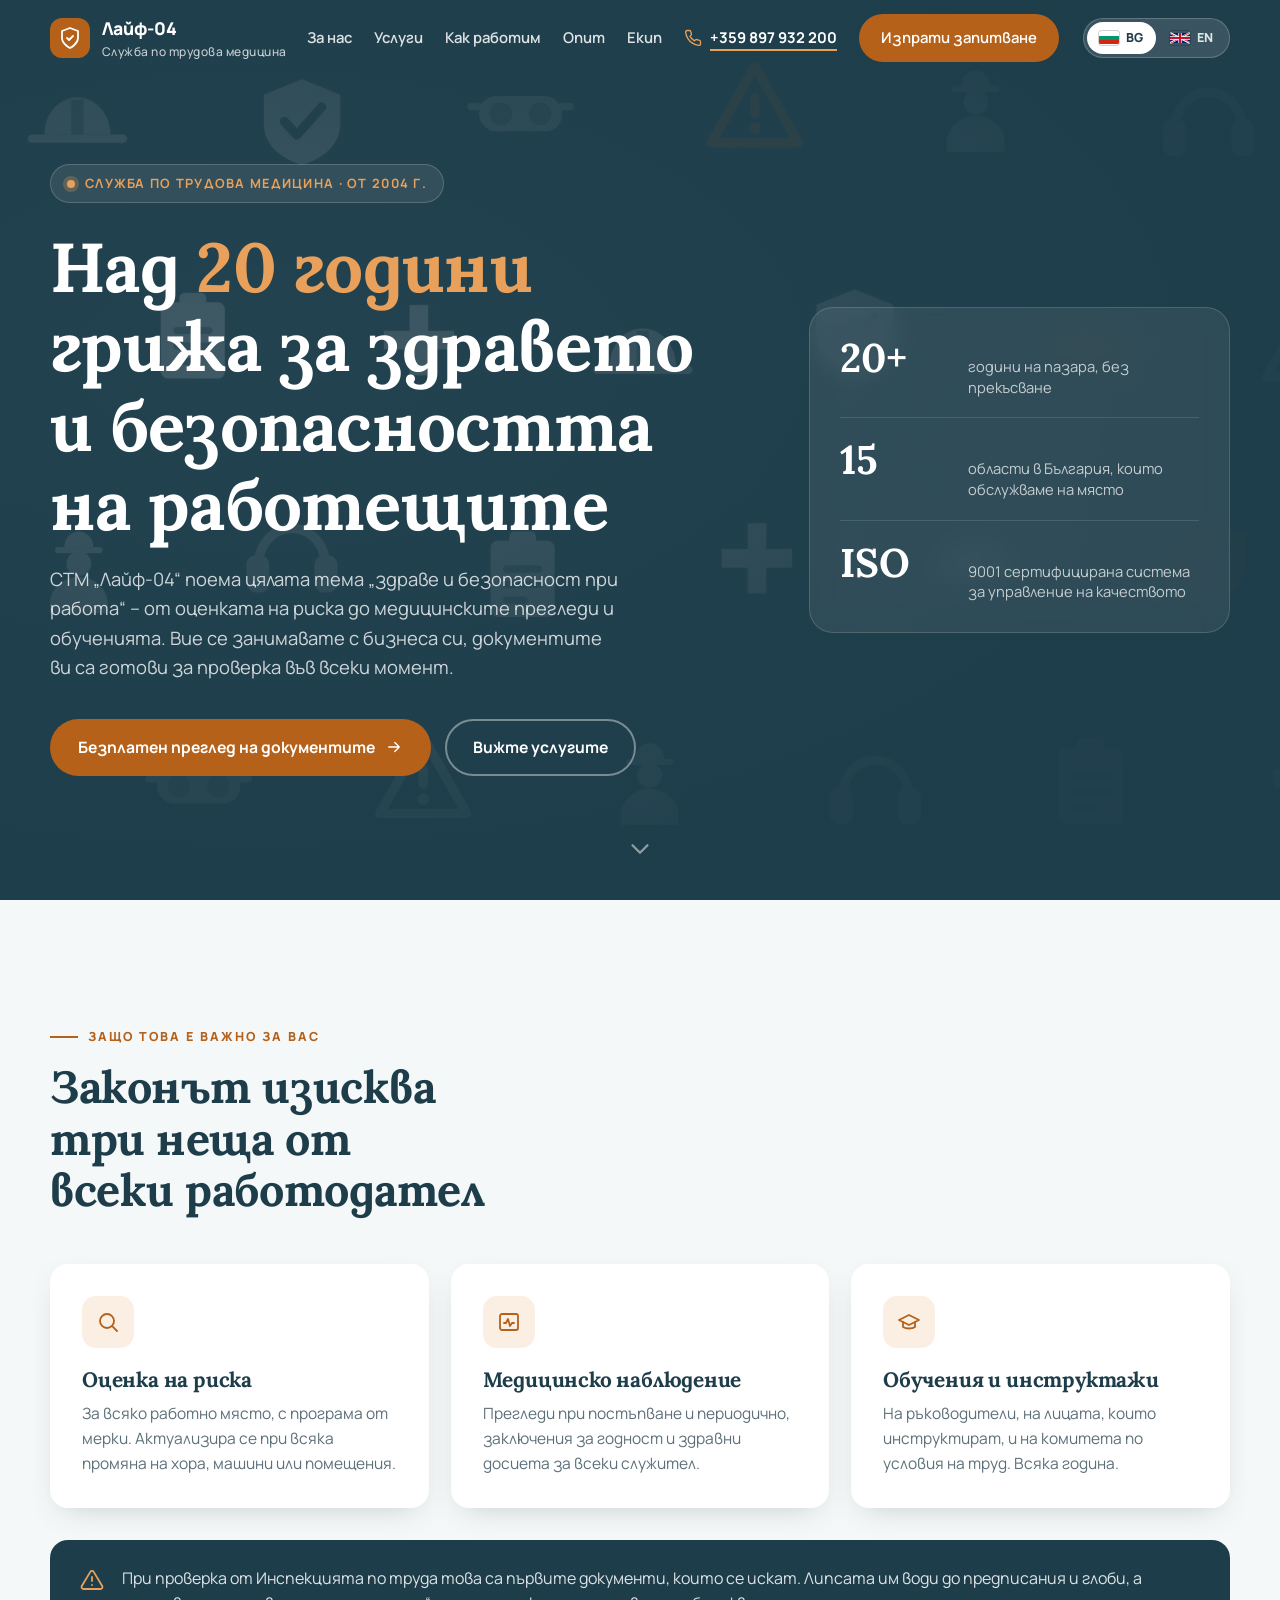
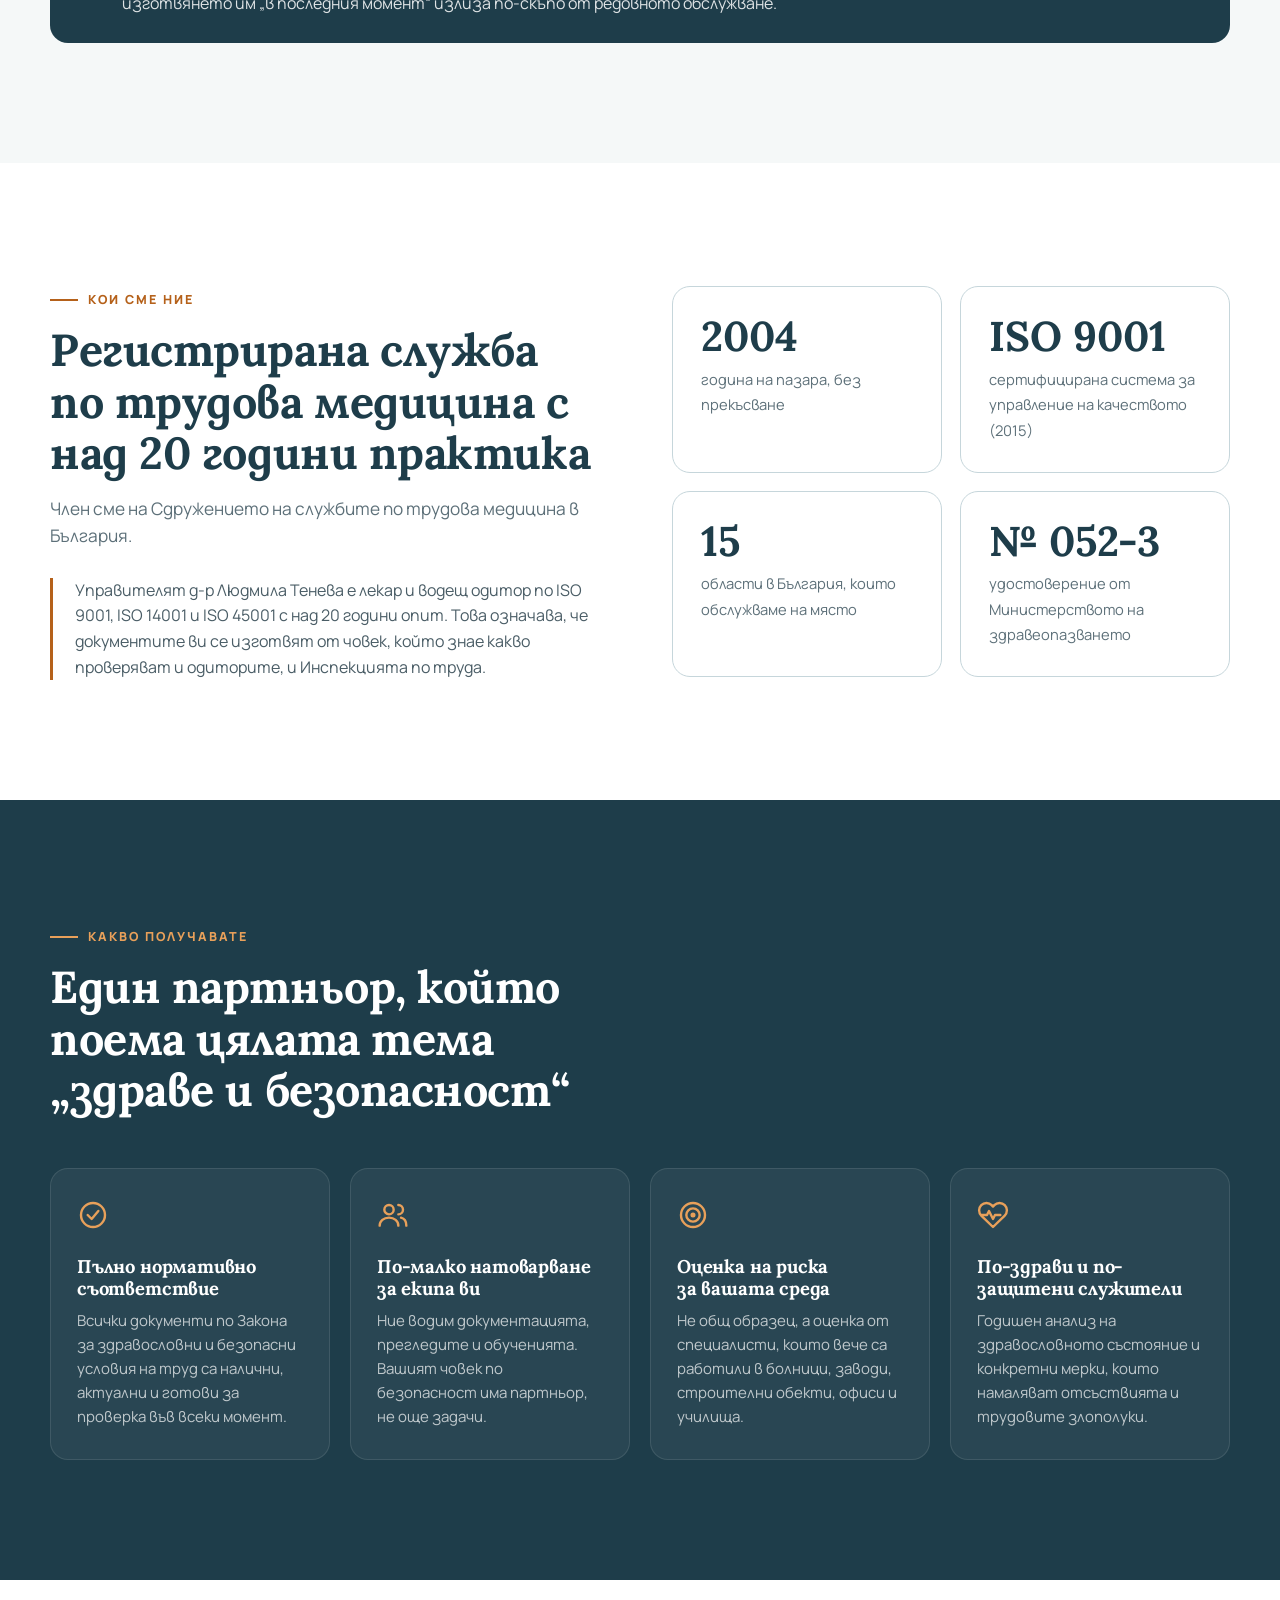
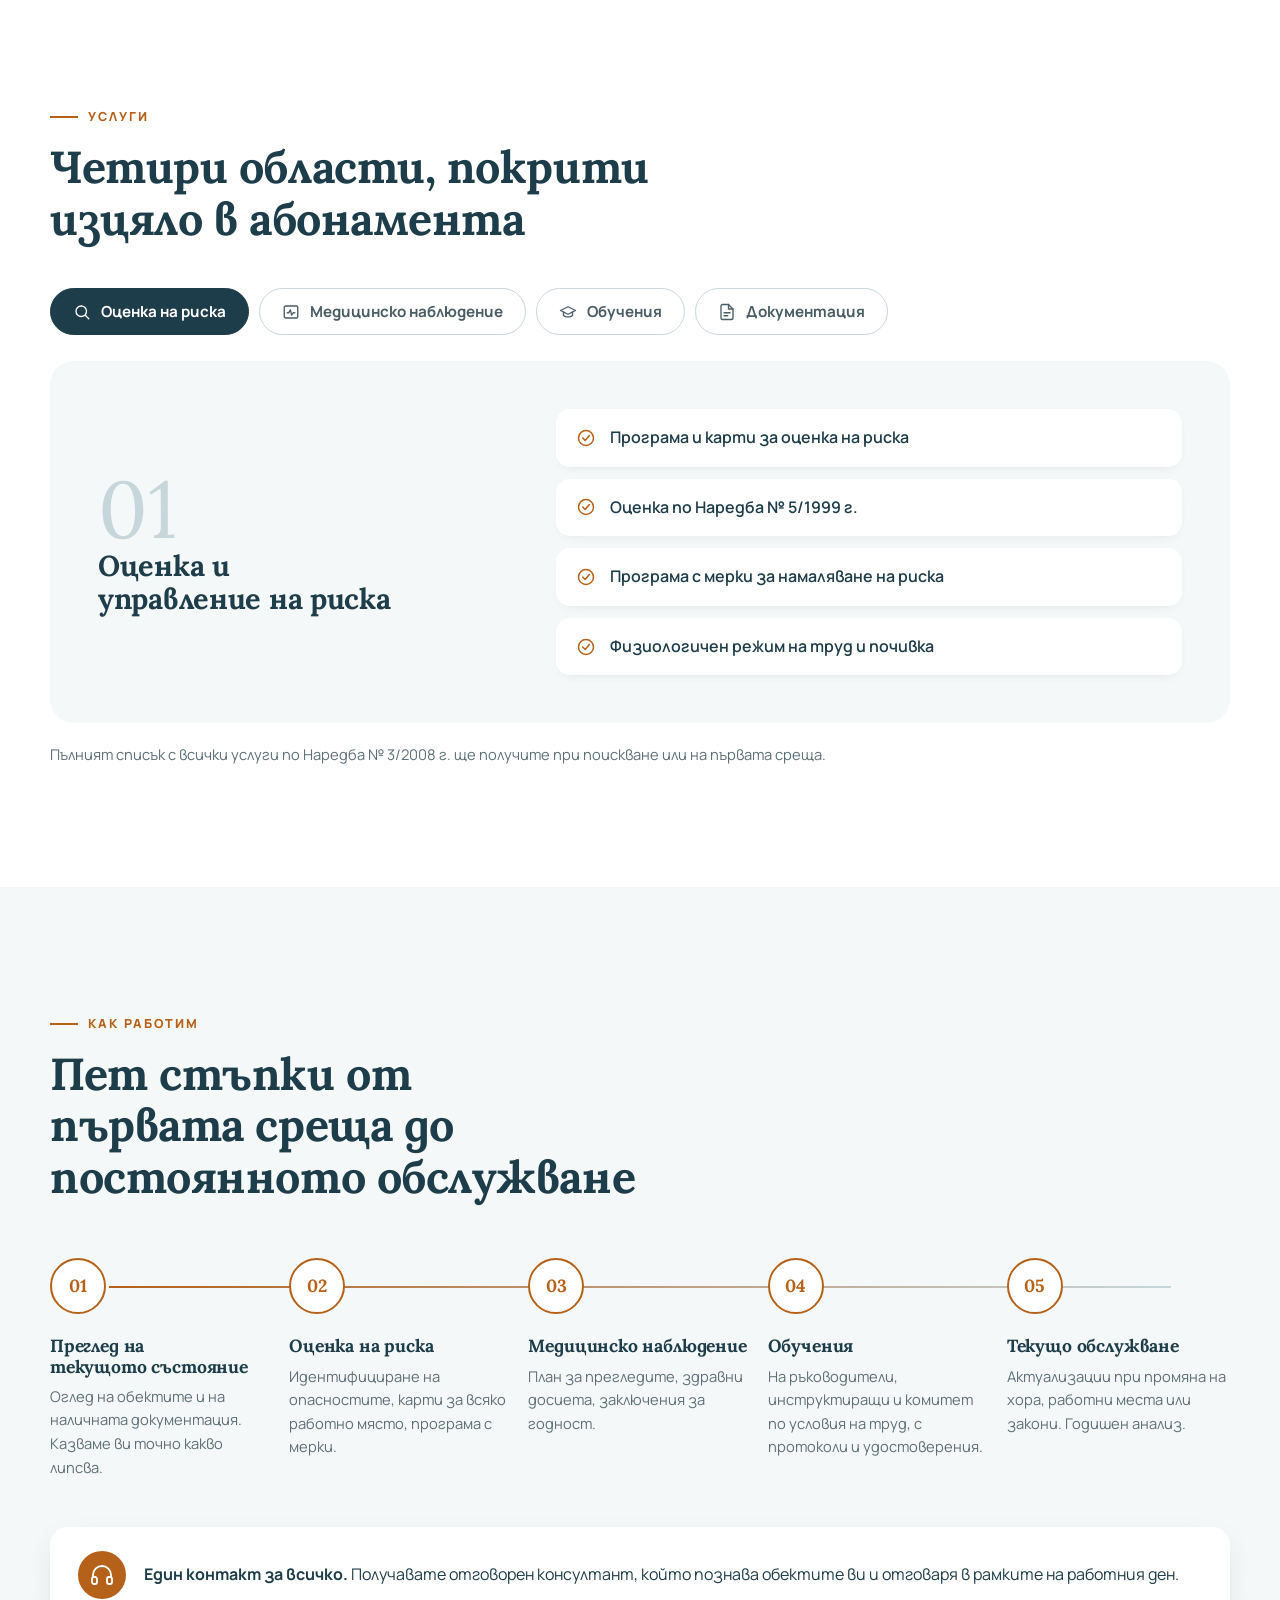
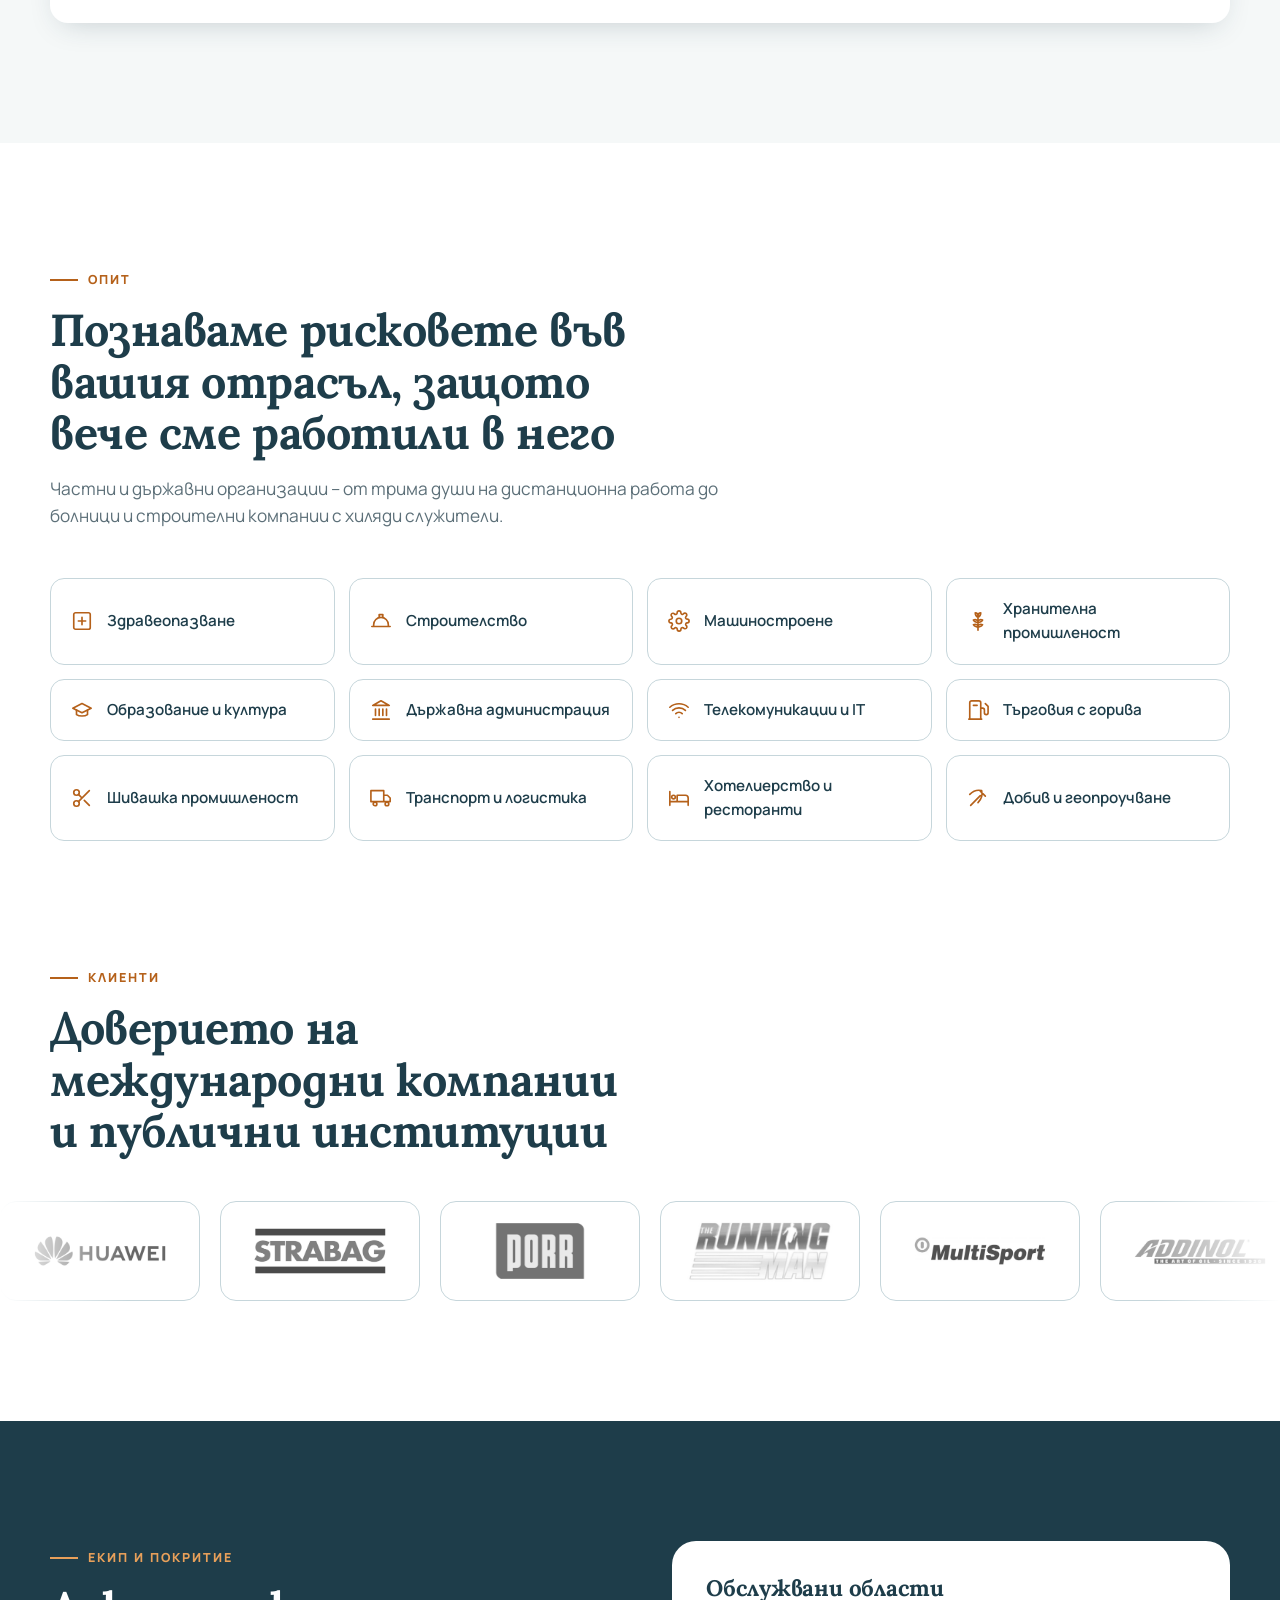
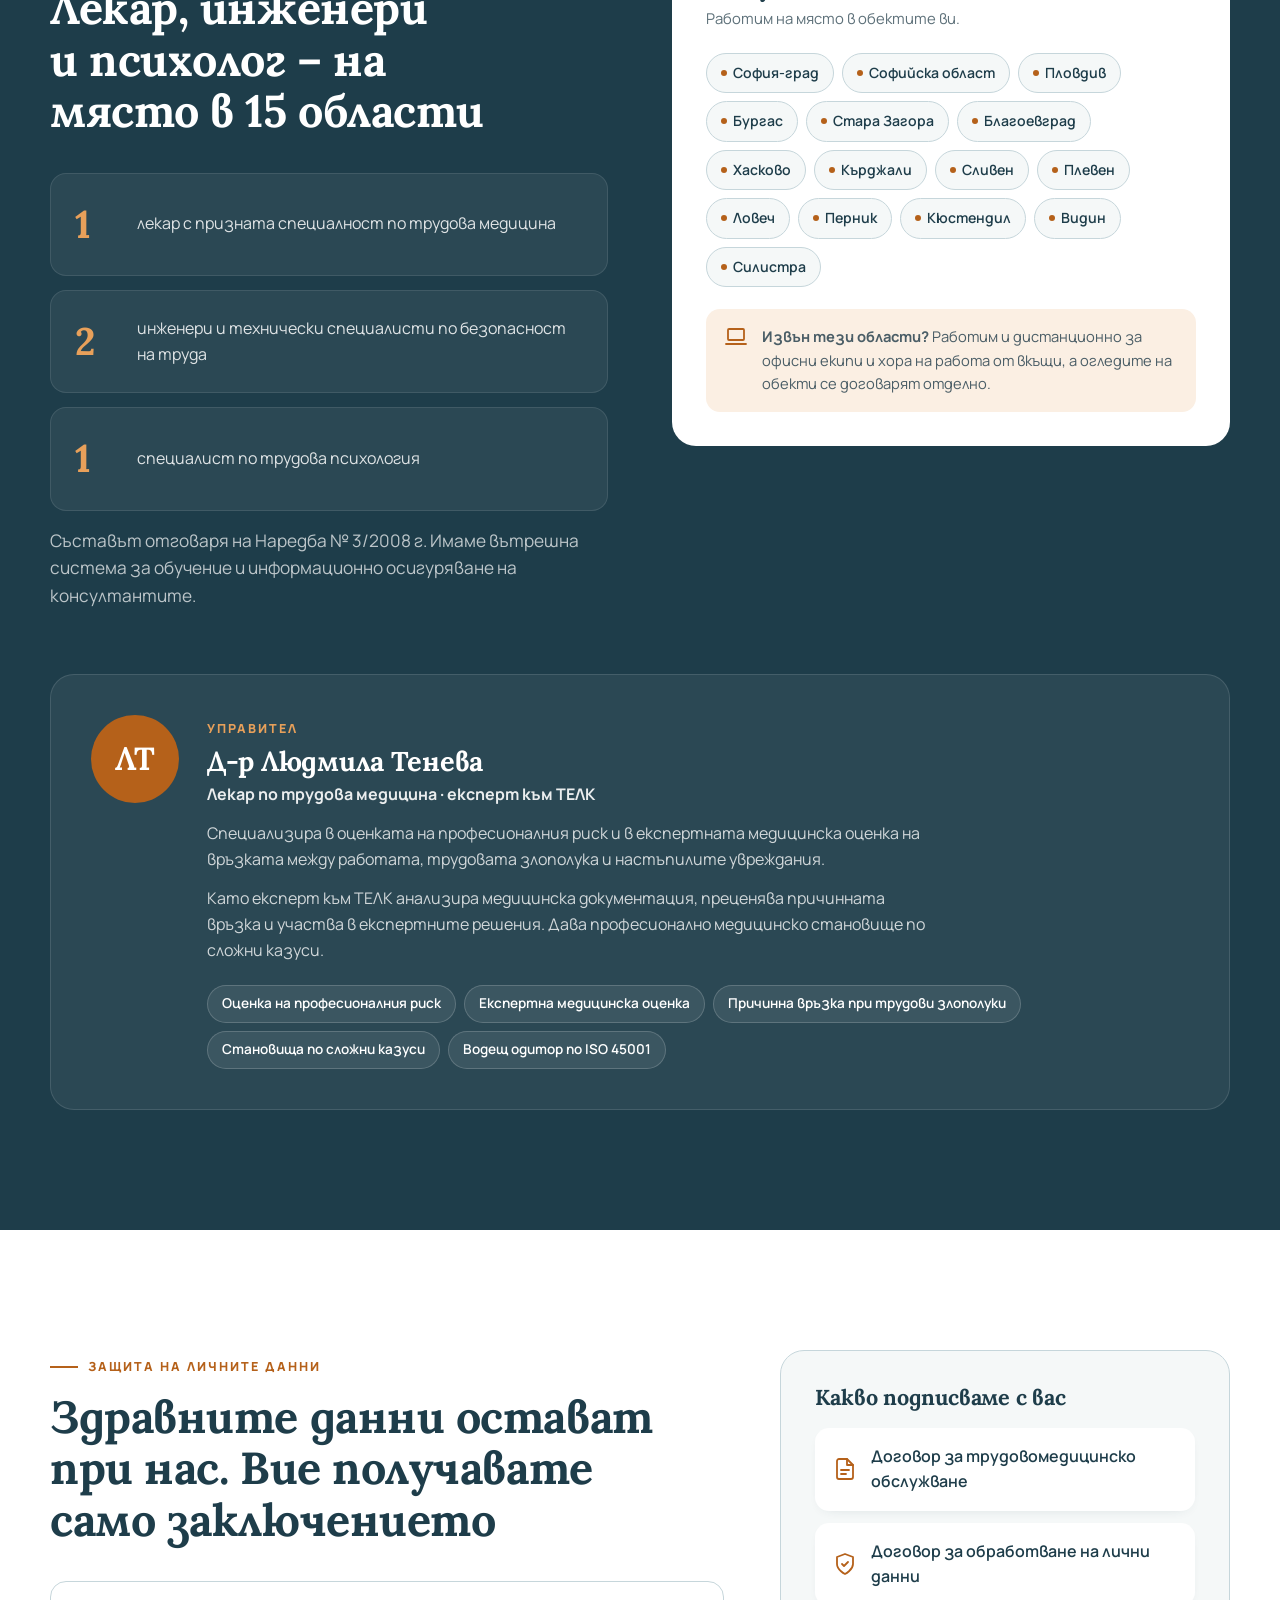
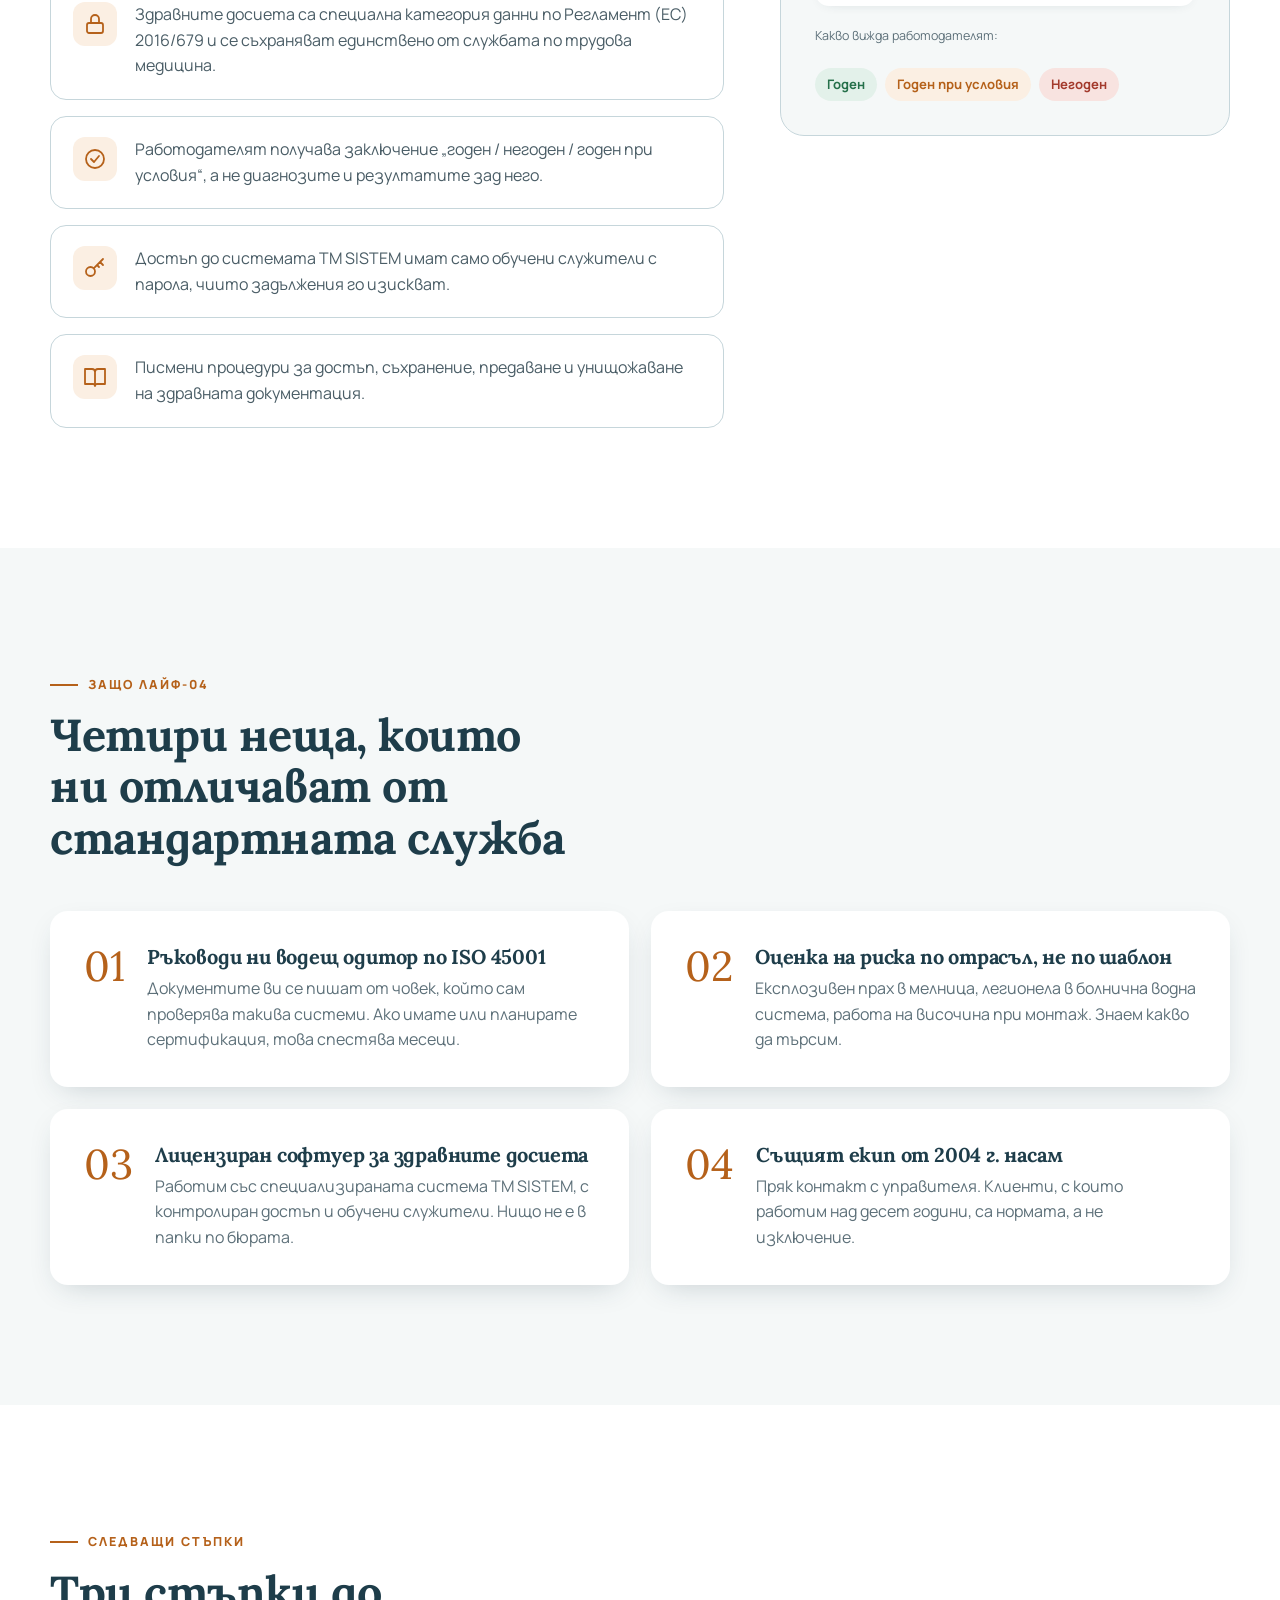
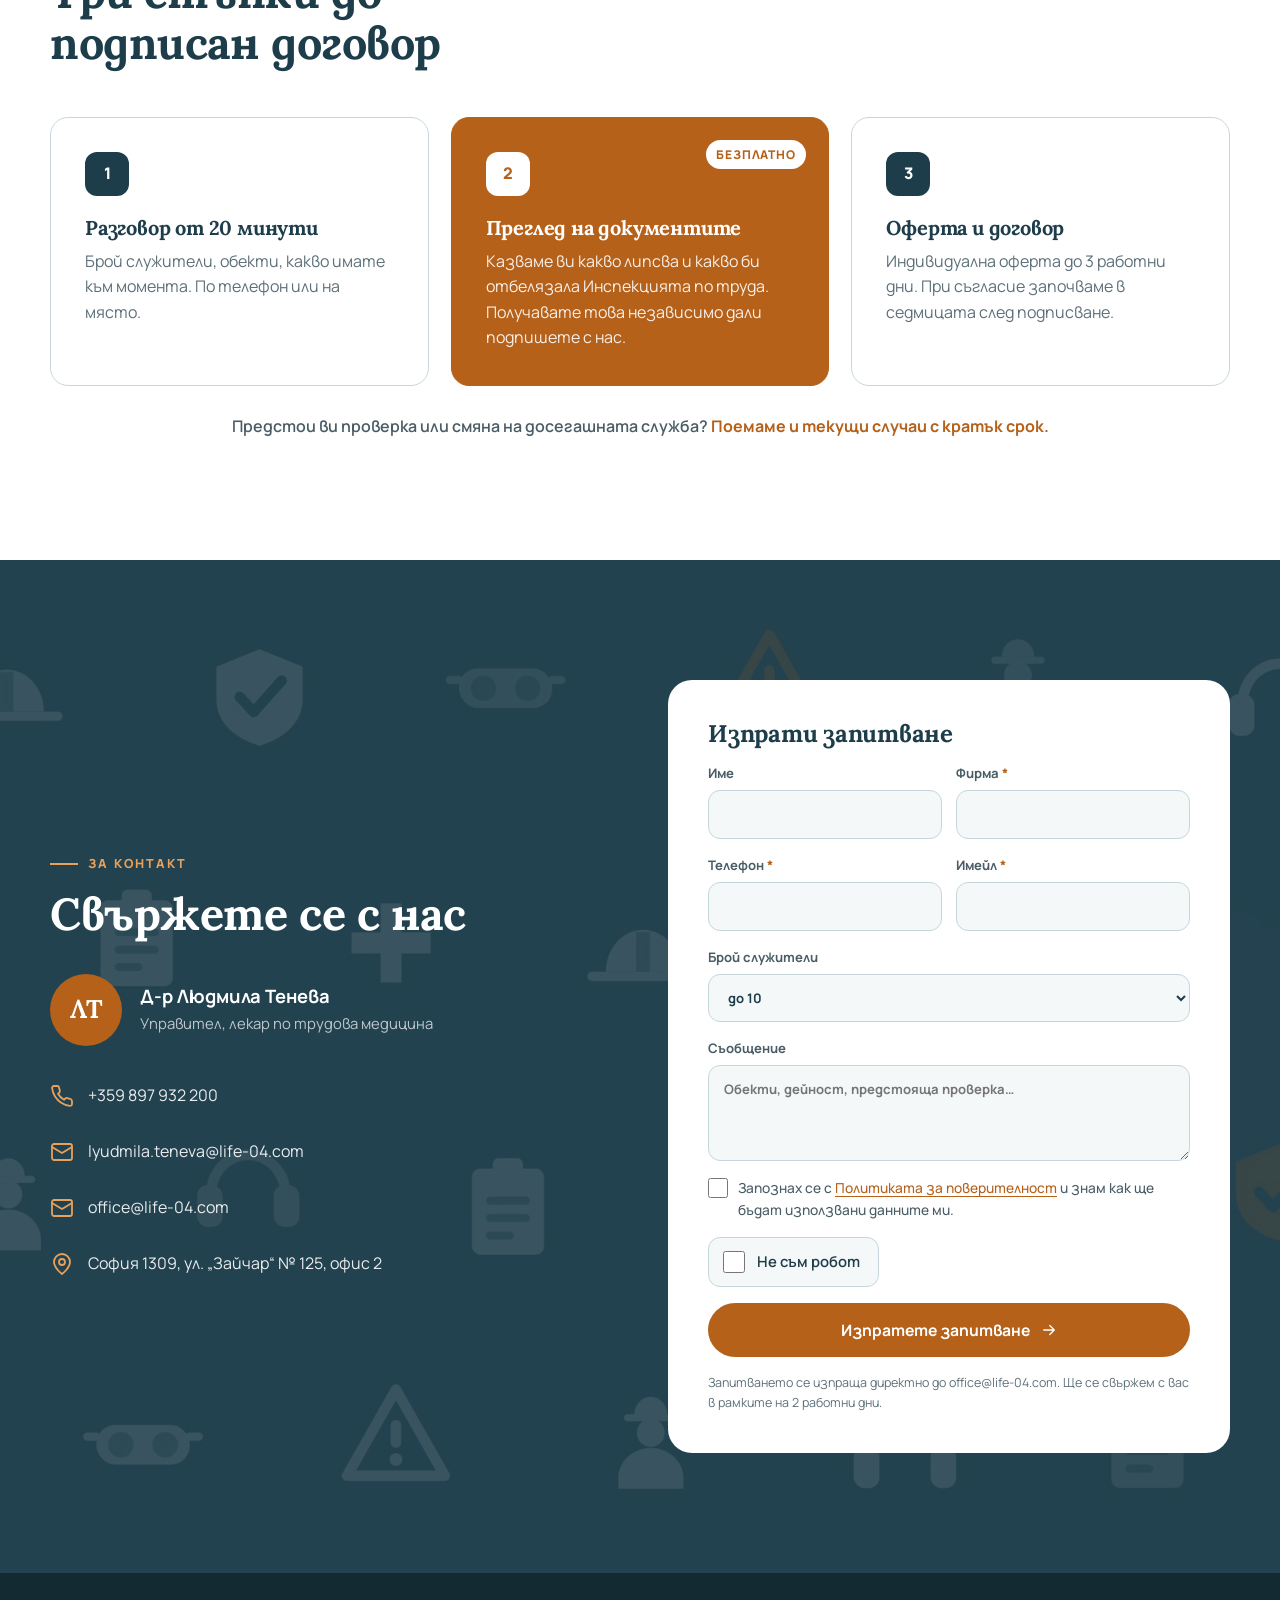
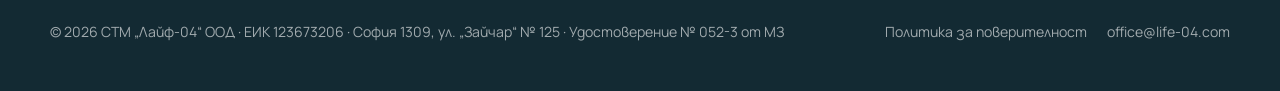
==== commit bd457f98: "Replace hCaptcha with a simple "not a robot" tick in the contact form (BG/EN) The hCaptcha puzzle an" ====
--- a/website/index.html
+++ b/website/index.html
@@ -5,8 +5,10 @@
 <meta name="viewport" content="width=device-width, initial-scale=1">
 <title>СТМ Лайф-04 | Служба по трудова медицина</title>
 <meta name="description" content="СТМ „Лайф-04“ ООД – регистрирана служба по трудова медицина от 2004 г. Оценка на риска, медицинско наблюдение, обучения и документация по ЗЗБУТ в 15 области на България.">
-<link rel="alternate" hreflang="bg" href="index.html">
-<link rel="alternate" hreflang="en" href="en.html">
+<link rel="canonical" href="https://www.life-04.com/">
+<link rel="alternate" hreflang="bg" href="https://www.life-04.com/">
+<link rel="alternate" hreflang="en" href="https://www.life-04.com/en.html">
+<link rel="alternate" hreflang="x-default" href="https://www.life-04.com/">
 <link rel="preload" href="assets/fonts/manrope-cyrillic-wght-normal.woff2" as="font" type="font/woff2" crossorigin>
 <link rel="stylesheet" href="assets/fonts.css">
 <style>
@@ -262,7 +264,8 @@
 .consent{display:flex;gap:10px;align-items:flex-start;font-weight:500;font-size:.86rem;color:var(--slate);cursor:pointer}
 .consent input{width:20px;height:20px;flex:none;margin-top:1px;accent-color:var(--accent);padding:0}
 .consent a{color:var(--accent);text-decoration:underline;text-underline-offset:3px}
-.h-captcha{min-height:78px}
+.robot{display:flex;align-items:center;gap:12px;width:fit-content;padding:12px 18px 12px 14px;border:1px solid var(--line);border-radius:12px;background:var(--mist);font-weight:600;font-size:.93rem;color:var(--ink);cursor:pointer;user-select:none}
+.robot input{width:22px;height:22px;flex:none;margin:0;accent-color:var(--accent);padding:0;cursor:pointer}
 .hp{position:absolute;left:-9999px;width:1px;height:1px;opacity:0}
 .form-status{padding:14px 16px;border-radius:12px;font-weight:600;font-size:.93rem}
 .form-status.ok{background:#E3F1EA;color:#25704A}
@@ -721,7 +724,7 @@
       <label>Съобщение<textarea name="Съобщение" id="f-msg" maxlength="2000" placeholder="Обекти, дейност, предстояща проверка…"></textarea></label>
       <label class="consent"><input type="checkbox" id="f-consent" required> <span>Запознах се с <a href="privacy.html" target="_blank" rel="noopener">Политиката за поверителност</a> и знам как ще бъдат използвани данните ми.</span></label>
       <input type="text" name="_honey" class="hp" tabindex="-1" autocomplete="off" aria-hidden="true">
-      <div class="h-captcha" data-captcha="true" data-hl="bg" id="captcha"></div>
+      <label class="robot"><input type="checkbox" id="f-robot"> Не съм робот</label>
       <button class="btn btn-primary" type="submit" id="send">Изпратете запитване <svg class="i" style="width:18px;height:18px"><use href="#i-arrow"/></svg></button>
       <p class="form-status" id="status" role="status" aria-live="polite" hidden></p>
       <p class="fine">Запитването се изпраща директно до office@life-04.com. Ще се свържем с вас в рамките на 2 работни дни.</p>
@@ -774,16 +777,17 @@
 track.querySelectorAll('.logo-tile').forEach((el,i)=>{if(i>=logos)el.setAttribute('aria-hidden','true')});
 
 // contact form -> sends straight to office@life-04.com
-// Spam protection: honeypot field, minimum fill time, limits per browser, link filter.
-// hCaptcha (Web3Forms) is always shown. Paste the Web3Forms access key for office@life-04.com below
-// so submissions go through Web3Forms, which also verifies the captcha on its server.
-const WEB3FORMS_KEY='';
+// Spam protection: honeypot field, "not a robot" tick (must be a real click), minimum fill time,
+// limits per browser, link filter.
 // After FormSubmit activation you can replace the address with the private alias it emails you.
 const FORMSUBMIT_ENDPOINT='https://formsubmit.co/ajax/office@life-04.com';
 const MIN_FILL_MS=4000, GAP_MS=60*1000, MAX_PER_HOUR=3;
 
 const form=document.getElementById('form'),send=document.getElementById('send'),status=document.getElementById('status');
 const sendLabel=send.innerHTML, openedAt=Date.now();
+const robot=document.getElementById('f-robot');
+let humanTick=false;
+robot.addEventListener('change',e=>{humanTick=e.isTrusted&&robot.checked});
 const showStatus=(msg,ok)=>{status.textContent=msg;status.className='form-status '+(ok?'ok':'err');status.hidden=false};
 const fallback=' Можете да пишете и на office@life-04.com или да се обадите на +359 897 932 200.';
 
@@ -802,30 +806,26 @@
   if(log.length>=MAX_PER_HOUR){showStatus('Достигнат е лимитът от запитвания за един час.'+fallback,false);return}
   if((document.getElementById('f-phone').value.match(/\d/g)||[]).length<6){showStatus('Моля, въведете валиден телефонен номер.',false);return}
   if((document.getElementById('f-msg').value.match(/https?:\/\/|www\./gi)||[]).length>1){showStatus('Моля, премахнете връзките (линковете) от съобщението.',false);return}
-  if(!data['h-captcha-response']){showStatus('Моля, потвърдете, че не сте робот.',false);return}
+  if(!robot.checked||!humanTick){showStatus('Моля, потвърдете, че не сте робот.',false);robot.focus();return}
 
   const subject='Запитване за безплатен преглед – '+document.getElementById('f-company').value;
-  let url,payload;
-  if(WEB3FORMS_KEY){url='https://api.web3forms.com/submit';payload={...data,access_key:WEB3FORMS_KEY,subject,from_name:'Сайт Лайф-04',replyto:data.email}}
-  else{delete data['h-captcha-response'];url=FORMSUBMIT_ENDPOINT;payload={...data,_subject:subject,_template:'table'}}
+  const payload={...data,_subject:subject,_template:'table'};
 
   send.disabled=true;send.textContent='Изпращане…';status.hidden=true;
   try{
-    const r=await fetch(url,{method:'POST',headers:{'Content-Type':'application/json',Accept:'application/json'},body:JSON.stringify(payload)});
+    const r=await fetch(FORMSUBMIT_ENDPOINT,{method:'POST',headers:{'Content-Type':'application/json',Accept:'application/json'},body:JSON.stringify(payload)});
     const j=await r.json().catch(()=>({}));
     if(!r.ok||String(j.success)!=='true')throw new Error(j.message||r.status);
     writeLog([...log,Date.now()]);
-    form.reset();
+    form.reset();humanTick=false;
     showStatus('Благодарим! Запитването е изпратено. Ще се свържем с вас в рамките на 2 работни дни.',true);
   }catch(err){
     showStatus('Запитването не можа да бъде изпратено.'+fallback,false);
   }finally{
     send.disabled=false;send.innerHTML=sendLabel;
-    if(window.hcaptcha)try{hcaptcha.reset()}catch{}
   }
 });
 document.getElementById('y').textContent=new Date().getFullYear();
 </script>
-<script src="https://web3forms.com/client/script.js" async defer></script>
 </body>
 </html>
